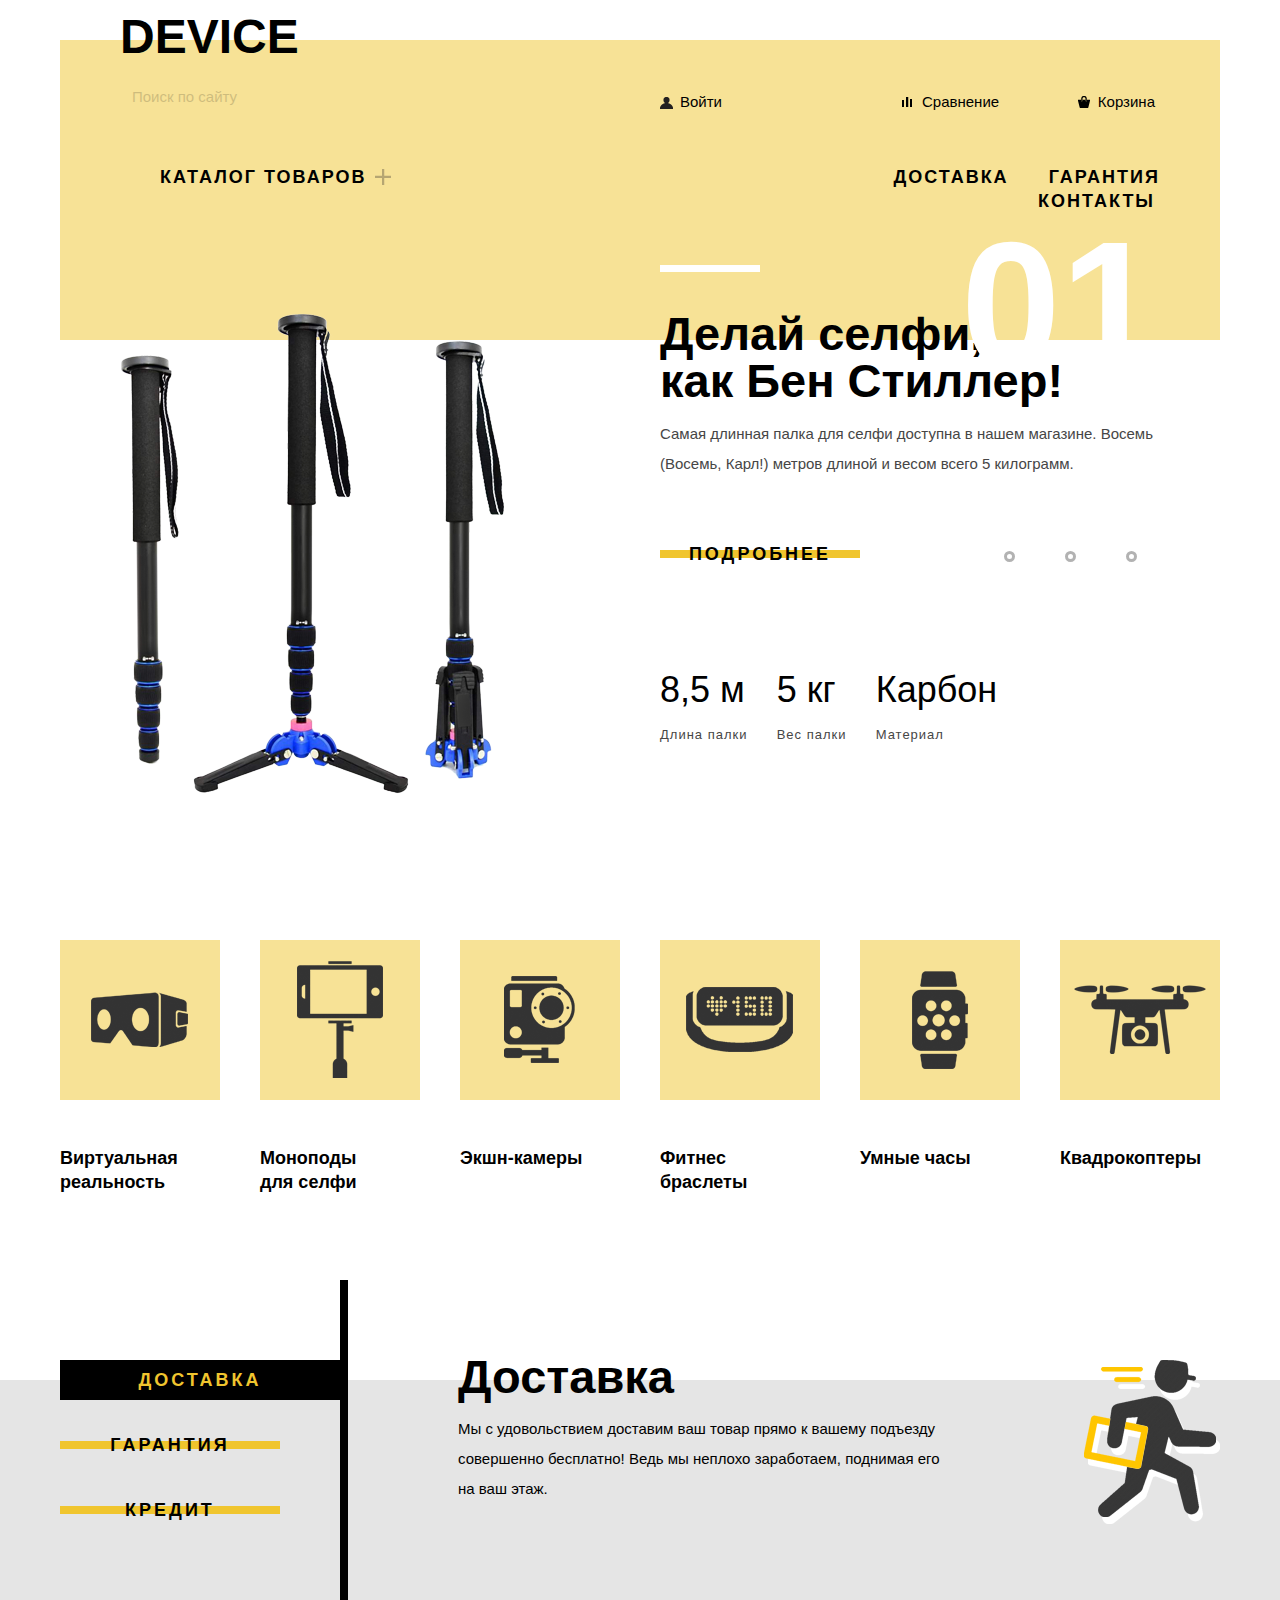
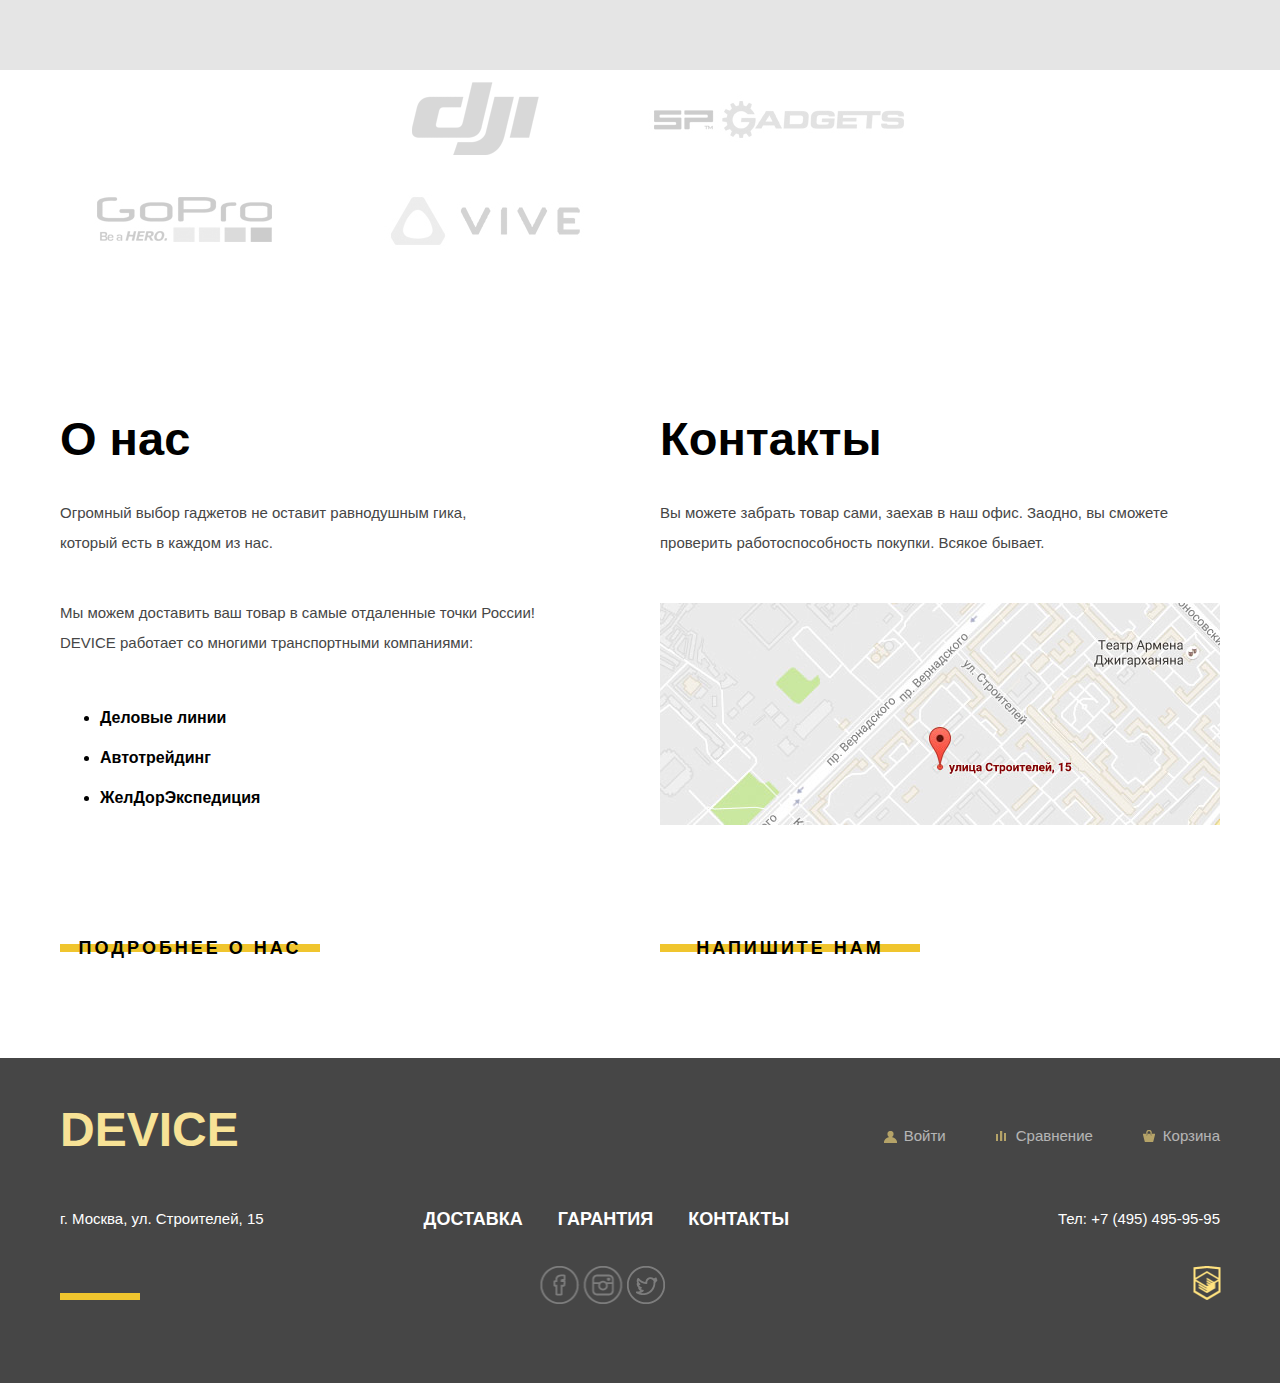
==== index.html @ feea83dc "перед правкой фона каталога" ====
<!DOCTYPE html>
<html lang="ru">
  <head>
    <meta charset="utf-8">
    <title>HTML Academy: Девайс</title>
    <link href="css/normalize.css" rel="stylesheet">
    <link href="css/style.css" rel="stylesheet">
  </head>
  <body>
      
      <header class="main-header">          
          <div class="container">
              <div class="yellow-bg">
              <div class="header-wrapper">
              <h1 class="logo"><a href="#">Device</a></h1>
              <div class="user-block clearfix">
                  <div class="search">
                      <form name="search">                              
                          <input class="search-field" type="search" placeholder="Поиск по сайту">
                          <button class="find-btn" type="submit"  hidden>Найти</button>
                      </form>
                  </div>
                  <ul class="breadcrumbs">
                      <li><a class="login" href="#">Войти</a></li>
                      <li><a class="compare" href="#">Сравнение</a></li>
                      <li><a class="cart" href="#">Корзина</a></li>
                  </ul>
                  </div>
                  <nav class="clearfix">
                      <ul class="catalog-navigation">
                          <li>
                              <a class="catalog" href="#">Каталог товаров</a>
                              <ul class="catalog-drop">
                                  <div class="column-1">
                                      <li><a href="#">Виртуальная реальность</a></li>
                                      <li><a href="#">Моноподы для селфи</a></li>
                                      <li><a href="#">Экшн-камеры</a></li>
                                  </div>
                                  <div class="column-2">
                                      <li><a href="#">Фитнес-браслеты</a></li>
                                      <li><a href="#">Умные часы</a></li>
                                  </div>
                                  <div class="column-3">
                                      <li><a href="#">Квадрокоптеры</a></li>
                                  </div>
                              </ul>
                          </li>
                      </ul>
                      <ul class="main-navigation">
                          <li>
                              <a class="delivery" href="#">Доставка</a>
                          </li>
                          <li>
                              <a class="warranty" href="#">Гарантия</a>
                          </li>
                          <li>
                              <a class="contacts" href="#">Контакты</a>
                          </li>
                      </ul>
                  </nav>              
          </div>
         </div>
        </div>
      </header>
      <main class="container">
          <!--  СЛАЙДЕР  -->
          <div class="slider">
            
            <input type="radio" id="btn-1" name="toggle" checked>
            <input type="radio" id="btn-2" name="toggle">
            <input type="radio" id="btn-3" name="toggle">
            
            <div class="slides">
                
                <div class="slide slide1">
                    <div class="slide-text">
                        <div class="elements">
                            <div class="slide-line"></div>
                            <div class="slide-number">01</div>
                        </div>
                        <div class="slide-title">Делай селфи,<br>как Бен Стиллер!</div>                
                        <p>Самая длинная палка для селфи доступна в нашем магазине. Восемь (Восемь, Карл!) 
                        метров длиной и весом всего 5 килограмм.</p>
                        <div class="slider-controls">
                        <a class="btn" href="#">Подробнее</a>
                        <div class="toggles">
                            <label for="btn-1"></label>
                            <label for="btn-2"></label>
                            <label for="btn-3"></label>
                        </div>
                        </div>
                        <div clas="slide-features">
                            <div class="slide-feature">
                                <p>8,5 м</p>
                                <p>Длина палки</p>
                            </div>
                            <div class="slide-feature">
                                <p>5 кг</p>
                                <p>Вес палки</p>
                            </div>
                            <div class="slide-feature">
                                <p>Карбон</p>
                                <p>Материал</p>
                            </div>
                        </div>
                    </div>
                </div>
                <div class="slide slide2">
                    <div class="slide-text">
                        <div class="elements">
                            <div class="slide-line"></div>
                            <div class="slide-number">02</div>
                        </div>
                        <div class="slide-title">Худеем<br>правильно!</div>                   
                        <p>Мотивирующие фитнес-браслеты помогут найти в себе силы 
                        не пропускать занятия и соблюдать диету.</p>
                        <div class="slider-controls">
                        <a class="btn" href="#">Подробнее</a>
                        <div class="toggles">
                            <label for="btn-1"></label>
                            <label for="btn-2"></label>
                            <label for="btn-3"></label>
                        </div>
                        </div>
                        <div class="slide-features">
                            <div class="slide-feature">
                                <p>48 часов</p>
                                <p>Без подзарядки</p>
                            </div>
                        </div>
                    </div>
                </div>
                <div class="slide slide3">
                    <div class="slide-text">
                        <div class="elements">
                            <div class="slide-line"></div>
                            <div class="slide-number">03</div>
                        </div>
                        <div class="slide-title">Порхает, как бабочка,<br>жалит, как пчела!</div>      
                        <p>Этот обычный, на первый взгляд, квадрокоптер оснащен 
                        мощным лазером, замаскированным под стандартную камеру.</p>
                        <div class="slider-controls">
                        <a class="btn" href="#">Подробнее</a>
                        <div class="toggles">
                            <label for="btn-1"></label>
                            <label for="btn-2"></label>
                            <label for="btn-3"></label>
                        </div>                        
                        </div>
                        <div clas="slide-features">
                            <div class="slide-feature">
                                <p>800 м</p>
                                <p>Дальность полета</p>
                            </div>
                            <div class="slide-feature">
                                <p>40 м</p>
                                <p>Радиус поражения</p>
                            </div>
                        </div>
                    </div>
                </div>              
            </div>
          </div>
          <div class="categories clearfix">
                  <div class="categories-item">
                      <a class="categories-item-icon" href="#"><img src="img/popular-1.png" alt="Виртуальная реальность"></a>
                      <a href="#">Виртуальная<br>реальность</a>
                  </div>
                  <div class="categories-item">
                      <a class="categories-item-icon" href="#"><img src="img/popular-2.png" alt="Моноподы для селфи"></a>
                      <a href="#">Моноподы<br>для селфи</a>
                  </div>
                  <div class="categories-item">
                      <a class="categories-item-icon" href="#"><img src="img/popular-3.png" alt="Экшн-камеры"></a>
                      <a href="#">Экшн-камеры</a>
                  </div>
                  <div class="categories-item">
                      <a class="categories-item-icon" href="#"><img src="img/popular-4.png" alt="Фитнес браслеты"></a>
                      <a href="#">Фитнес<br>браслеты</a>
                  </div>
                  <div class="categories-item">
                      <a class="categories-item-icon" href="#"><img src="img/popular-5.png" alt="Умные часы"></a>
                      <a href="#">Умные часы</a>
                  </div>
                  <div class="categories-item">
                      <a class="categories-item-icon" href="#"><img src="img/popular-6.png" alt="Квадрокоптеры"></a>
                      <a href="#">Квадрокоптеры</a>
                  </div>
              </div>
          </main>
          <div class="gray-bg">
              <div class="services container clearfix">
                  <input type="radio" id="sbtn-1" name="stoggle" class="stoggle" checked>
                  <input type="radio" id="sbtn-2" name="stoggle" class="stoggle">
                  <input type="radio" id="sbtn-3" name="stoggle" class="stoggle">
                  
                  <div class="serv-wrapper">
                      <div class="services-btn">
                          <ul>
                              <li><label for="sbtn-1" class="btn sbtn-1">Доставка</label></li>
                              <li><label for="sbtn-2" class="btn sbtn-2">Гарантия</label></li>
                              <li><label for="sbtn-3" class="btn sbtn-3">Кредит</label></li>
                          </ul>                  
                      </div>
                      <div class="vertical-line"></div>
                      <div class="services-slides">
                          <div class="services-slide" id="services-slide-1">
                              <div class="services-info">
                                  <div class="services-title">Доставка</div>
                                  <p>Мы с удовольствием доставим ваш товар прямо к вашему подъезду совершенно бесплатно! Ведь мы неплохо заработаем, поднимая его на ваш этаж.</p>
                              </div>
                              <div class="services-image">
                                  <img src="img/delivery.png">
                              </div>
                          </div>
                          <div class="services-slide" id="services-slide-2">
                              <div class="services-info">
                                  <div class="services-title">Гарантия</div>
                                  <p>Если из-за возгарания купленного у нас товара у вас сгорит дом — не переживайте, мы выдадим вам новый. Товар, не дом, конечно же.</p>
                              </div>
                              <div class="services-image">
                                  <img src="img/warranty.png">
                              </div>
                          </div>
                          <div class="services-slide" id="services-slide-3">
                              <div class="services-info">
                                  <div class="services-title">Кредит</div>
                                  <p>Залезть в долговую яму стало проще! Кредитные консультанты подберут для вас наиболее выгодные условия кредита. Выгодные для нашего банка, разумеется.</p>
                              </div>
                              <div class="services-image">
                                  <img src="img/credit.png">
                              </div>
                          </div>
                      </div>
                  </div>
              </div>
                 
          </div>          
          <div class="brands-block container clearfix">
              <img class="dji" src="img/brand-1.png" alt="DJI">
              <img class="sp" src="img/brand-2.png" alt="SP Gadgets">
              <img class="gopro" src="img/brand-3.png" alt="Go Pro">
              <img class="vive" src="img/brand-4.png" alt="VIVE">
          </div>
          <div class="index-content container clearfix">
              <div class="index-content-left">
                  <h3 class="index-content-title">О нас</h3>
                  <p>Огромный выбор гаджетов не оставит равнодушным гика,<br>который есть в каждом из нас.</p>
                  <p>Мы можем доставить ваш товар в самые отдаленные точки России!<br>DEVICE работает со многими транспортными компаниями:</p>
                  <ul>
                      <li>Деловые линии</li>
                      <li>Автотрейдинг</li>
                      <li>ЖелДорЭкспедиция</li>
                  </ul>
                  <div class="btn-container"><a class="btn" href="#">Подробнее о нас</a></div>
              </div>
              <div class="index-content-right">
                  <h3>Контакты</h3>
                  <p>Вы можете забрать товар сами, заехав в наш офис. Заодно, вы сможете<br>проверить работоспособность покупки. Всякое бывает.</p>
                  <a class="js-open-map" href="#"><img src="img/map.jpg" width="560" height="222" alt="Адрес на карте"></a>
                  <div class="btn-container"><a class="btn write-us-btn" href="#">Напишите нам</a></div>
              </div>
          </div>
      
      <footer class="main-footer">
          <div class="container clearfix">              
              <div class="footer-top clearfix">
                  <h2 class="footer-logo"><a href="#">Device</a></h2>
                  <ul class="breadcrumbs-footer">
                      <li><a class="login-footer" href="#">Войти</a></li>
                      <li><a class="compare-footer" href="#">Сравнение</a></li>
                      <li><a class="cart-footer" href="#">Корзина</a></li>
                  </ul>
              </div>
              <div class="footer-second clearfix">
                  <span class="address">г. Москва, ул. Строителей, 15</span>
                  <ul class="footer-nav">
                      <li><a href="#">Доставка</a></li>
                      <li><a href="#">Гарантия</a></li>
                      <li><a href="#">Контакты</a></li>
                  </ul>
                  <span class="footer-phone">Тел: +7 (495) 495-95-95</span>
              </div>
              <div class="footer-third clearfix">
                  <div class="line-container">
                  <div class="footer-line">
                  </div>
                  </div>
                  <div class="footer-social">
                      <a class="social-btn social-btn-fb" href="#">Фейсбук</a>
                      <a class="social-btn social-btn-inst" href="#">Инстаграм</a>
                      <a class="social-btn social-btn-twi" href="#">Твиттер</a>
                  </div>
                  <div class="footer-copyright">
                      <a class="copyright icon-copyright" href="https://htmlacademy.ru"></a>
                  </div>         
              </div>
            </div>            
          </footer>
          <div class="modal-content">
              <button class="modal-content-close" type="button" title="Закрыть">Закрыть</button>
              <div class="modal-content-inside">
                  <form class="write-us-form" action="https://echo.htmlacademy.ru" method="post">
                      <div class="write-us-name-wrapper">
                      <label for="write-us-name">Ваше имя</label>
                      <input id="write-us-name" class="write-us-name" type="text" placeholder="Представьтесь, пожалуйста">
                      </div>
                      <div class="write-us-email-wrapper">
                      <label for="write-us-email">Ваш e-mail</label>
                      <input id="write-us-email" class="write-us-email" type="text" placeholder="Для отправки ответа">
                      </div>
                      <div class="write-us-text-wrapper">
                      <label for="write-us-text" class="label-text-area">Текст письма</label>
                      <textarea id="write-us-text" class="write-us-text" placeholder="В свободной форме"></textarea>
                      </div>
                      <button type="submit" class="btn submit-btn">Отправить</button>
                  </form>
              </div>
          </div>
          <div class="modal-content-map">
              <button class="modal-content-close" type="button" title="Закрыть">Закрыть</button>
              <iframe src="https://www.google.com/maps/embed?pb=!1m18!1m12!1m3!1d2249.1125488779976!2d37.52742931603996!3d55.68703098053581!2m3!1f0!2f0!3f0!3m2!1i1024!2i768!4f13.1!3m3!1m2!1s0x46b54cf65f5c8955%3A0x694710ccd55501e!2z0YPQuy4g0KHRgtGA0L7QuNGC0LXQu9C10LksIDE1LCDQnNC-0YHQutCy0LAsIDExOTMxMQ!5e0!3m2!1sru!2sru!4v1472743752335" width="960" height="560" frameborder="0" style="border:0" allowfullscreen></iframe>
          </div>
    <script>
        var writeUs = document.querySelector(".write-us-btn");
        
        var popup = document.querySelector(".modal-content");
        
        var popupClose = document.querySelector(".modal-content-close");
        
        writeUs.addEventListener("click", function(event) {
            event.preventDefault();
            popup.classList.add("modal-content-show");
        });
        
        popupClose.addEventListener("click", function(event){
            event.preventDefault();
            popup.classList.remove("modal-content-show");
        });
        
        
        
        // ОЖИВЛЕНИЕ КАРТЫ
        
       
      var mapOpen = document.querySelector(".js-open-map");

      var mapPopup = document.querySelector(".modal-content-map");
      var mapClose = mapPopup.querySelector(".modal-content-close");

      mapOpen.addEventListener("click", function(event) {
        event.preventDefault();
        mapPopup.classList.add("modal-content-show");
      });

      mapClose.addEventListener("click", function(event) {
        event.preventDefault();
        mapPopup.classList.remove("modal-content-show");
      });

      window.addEventListener("keydown", function(event) {
        if (event.keyCode === 27) {
          if (mapPopup.classList.contains("modal-content-show")) {
            mapPopup.classList.remove("modal-content-show");
          }
        }
      });
    </script>
    </body>
</html>
---- css/style.css ----
.clearfix::after {
  content: "";
  display: table;
  clear: both;
}

body {
    min-width: 1160px;
    font-size: 15px;
    line-height: 24px;
    color: #000000;
    font-weight: normal;
    font-family: "Open Sans", "Arial", sans-serif;
    
}


.sprite {
    background-image: url(spritesheet.png);
    background-repeat: no-repeat;
    display: block;
}

.sprite-icon-cart {
    width: 12px;
    height: 12px;
    background-position: -5px -5px;
}

.sprite-icon-cart-footer {
    width: 12px;
    height: 12px;
    background-position: -5px -27px;
}

.sprite-icon-cart-footer-down {
    width: 12px;
    height: 12px;
    background-position: -5px -49px;
}

.sprite-icon-cart-footer-hvr {
    width: 12px;
    height: 12px;
    background-position: -5px -71px;
}

.sprite-icon-checkbox {
    width: 12px;
    height: 7px;
    background-position: -5px -93px;
}

.sprite-icon-compare {
    width: 10px;
    height: 10px;
    background-position: -5px -110px;
}

.sprite-icon-compare-footer {
    width: 10px;
    height: 10px;
    background-position: -5px -130px;
}

.sprite-icon-compare-footer-down {
    width: 10px;
    height: 10px;
    background-position: -5px -150px;
}

.sprite-icon-compare-footer-hvr {
    width: 10px;
    height: 10px;
    background-position: -5px -170px;
}

.sprite-icon-facebook {
    width: 39px;
    height: 38px;
    background-position: -5px -190px;
}

.sprite-icon-facebook-down {
    width: 39px;
    height: 38px;
    background-position: -5px -238px;
}

.sprite-icon-facebook-hvr {
    width: 39px;
    height: 38px;
    background-position: -5px -286px;
}

.sprite-icon-htmlacademy {
    width: 27px;
    height: 34px;
    background-position: -5px -334px;
}

.sprite-icon-htmlacademy-down {
    width: 27px;
    height: 34px;
    background-position: -5px -378px;
}

.sprite-icon-htmlacademy-hvr {
    width: 27px;
    height: 34px;
    background-position: -5px -422px;
}

.sprite-icon-inst {
    width: 39px;
    height: 38px;
    background-position: -5px -466px;
}

.sprite-icon-inst-down {
    width: 39px;
    height: 38px;
    background-position: -5px -514px;
}

.sprite-icon-inst-hvr {
    width: 39px;
    height: 38px;
    background-position: -5px -562px;
}

.sprite-icon-radiocheck {
    width: 9px;
    height: 9px;
    background-position: -5px -610px;
}

.sprite-icon-search {
    width: 16px;
    height: 16px;
    background-position: -5px -629px;
}

.sprite-icon-twitter {
    width: 38px;
    height: 38px;
    background-position: -5px -655px;
}

.sprite-icon-twitter-down {
    width: 38px;
    height: 38px;
    background-position: -5px -703px;
}

.sprite-icon-twitter-hvr {
    width: 38px;
    height: 38px;
    background-position: -5px -751px;
}

.sprite-icon-user {
    width: 13px;
    height: 12px;
    background-position: -5px -799px;
}

.sprite-icon-user-footer {
    width: 13px;
    height: 12px;
    background-position: -5px -821px;
}

.sprite-icon-user-footer-down {
    width: 13px;
    height: 12px;
    background-position: -5px -843px;
}

.sprite-icon-user-footer-hvr {
    width: 13px;
    height: 12px;
    background-position: -5px -865px;
}

.logo {
    margin-top: 15px;
    margin-bottom: 35px;
    font-family: "Gilroy", "Arial", sans-serif;
    font-size: 48px;
    text-transform: uppercase;
    font-weight: bolder;
}

.logo a {
    font: inherit;
    text-decoration: inherit;
    color: inherit;
}

.logo a:hover {
    color: #464646;
}

.logo a:active {
    color: #666666;
}

h2,
h3  {
    font-family: "Gilroy", "Arial", sans-serif;
    font-size: 47px;    
    font-weight: bolder;    
}

.user-block {
    margin-bottom: 45px;
}

.search {
/*    width: 300px;*/
    float: left;
}


.search-field {
    border: none;
    opacity: 0.3;
    margin-left: 10px;
    background-color: transparent;
}

.search-field:focus {
    outline: none;    
    opacity: 1;
    background-color: transparent;
    width: 355px;
    border-bottom: 2px solid #000000;
    padding-bottom: 5px;
}

.search-field:focus::after {
    
}

.breadcrumbs {
    float: right;
    width: 500px;
    font-size: 0;
    margin: 0;
    padding: 0;
    text-decoration: none;
    list-style: none;
}

.breadcrumbs li {    
    display: inline;
    vertical-align: top;
    font-size: 15px;
    line-height: 36px;
    float: left;
}

.breadcrumbs li:hover {
    opacity: 0.6;
}

.breadcrumbs li:active {
    opacity: 0.3;
}

.breadcrumbs li:nth-child(1) {    
    display: block;
    float: left;
    padding-left: 20px;
}

.breadcrumbs li:nth-child(2) {
    display: block;
    float: left;
    margin-left: 200px;
}

.breadcrumbs li:last-child {
    padding-right: 0;
    display: block;
    float: right;
}

.breadcrumbs li::after {
    padding-right: 20px;
}

.breadcrumbs a {
    text-decoration: none;
    color: #000000;
}

.cart {
    position: relative;
    padding-right: 5px;
}

.cart::before {
    content: "";
    position: absolute;
    top: 50%;
    margin-top: -6px;
    left: -20px;
    width: 12px;
    height: 12px;
    background: transparent url("../img/sprite.png") no-repeat;
    background-position: -5px -5px;
}

.compare {
    position: relative;
    margin-left: 0px;
}

.compare::before {
    content: "";
    position: absolute;
    top: 25%;
    left: -20px;
    width: 10px;
    height: 10px;
    background: transparent url("../img/sprite.png");
    background-position: -5px -110px;
}

.login {
    position: relative;
}

.login::before {
    content: "";
    position: absolute;
    top: 25%;
    left: -20px;
    width: 13px;
    height: 12px;
    background: transparent url("../img/sprite.png");
    background-position: -5px -799px;
}

nav {
    margin-bottom: 60px;
    min-height: 20px;
    width: 1040px;
}

.catalog-navigation {
    position: relative;
    list-style: none;
}

.catalog-drop {
    position: absolute;
    top: -9999em;
    left: 0;
    width: 1040px;
    height: 125px;
    background-color: #f7e296;
    border-top: 30px solid transparent;
    z-index: 1;
    list-style: none;
    opacity: 0;
}

.catalog-navigation:hover .catalog-drop {
    opacity: 1;
    top: 20px;
}

.catalog-drop a {
    font-family: "Open Sans Light", "Open Sans", "Arial", sans-serif;
    font-size: 15px;
    text-decoration: none;
    color: #000000;
    line-height: 36px;
}

.catalog-drop a:hover {
    opacity: 0.6;
}

.catalog-drop a:active {
    opacity: 0.3;
}

.catalog-drop .column-1,
.catalog-drop .column-2,
.catalog-drop .column-3 {
    float: left;
    margin-right: 50px;
}

.main-navigation {
    width: 500px;
    display: block;
    float: right;
    text-align: left;
    font-size: 0;
    margin: 0;
    padding: 0;
    
    text-decoration: none;
    list-style: none; 
    text-align: right;
}

.main-navigation li {
    font-size: 18px;
    font-family: "Gilroy", "Arial", sans-serif;
    font-weight: bold;
    text-transform: uppercase;
    display: inline-block;
    vertical-align: top;
    margin-left: 30px;
}

.main-navigation a {
    text-decoration: none;
    color: #000000;
    letter-spacing: 2px;
}

.main-navigation a:hover {
    opacity: 0.6;
}

.main-navigation a:active {
    opacity: 0.3;
}

.main-navigation li:first-child {
    margin-left: 0;
}

.catalog {
    position: relative;
    float: left;
    
    font-size: 18px;
    font-family: "Gilroy", "Arial", sans-serif;
    font-weight: bold;
    text-transform: uppercase;
    display: inline-block;
    vertical-align: top;
    text-decoration: none;
    color: #000000;
    letter-spacing: 2px;
}

.catalog::after {
    position: absolute;
    content: "";
    top: 15%;
    right: -25px;;
    width: 16px;
    height: 16px;
    background: transparent url(../img/icon-plus.png);
    opacity: 0.3;
}

.catalog:hover {
    opacity: 0.6;
}

.catalog:active {
    opacity: 0.3;
}

.catalog:hover::after {
    opacity: 0.6;
}

.delivery {
    
}

.warranty {
    margin-left: 10px;
}

.contacts {
    padding-right: 5px;
    margin-left: 100px;
}

.main-navigation:first-child {
    display: inline-block;
    float: left;
}

.container {
    width: 1160px;
    margin: 0 auto;
    z-index: 1;
}

.yellow-bg {
    background-color: #f7e296;
    background-size: cover;
    height: 300px;
    margin-top: 40px;
}

.header-wrapper {
    position: relative;
    top: -15px;
    padding-left: 60px;
    padding-right: 60px;
}






/*_______________________________*/

.btn {
    color: #000000;
    display: inline-block;
    font-size: 18px;
    font-weight: bold;
    height: 40px;
    line-height: 40px;
    letter-spacing: 3px;
    text-decoration: none;
    position: relative;
    text-align: center;
    font-family: "Gilroy", "Arial", sans-serif;
    text-transform: uppercase;
    width: 220px;    
}

.btn::before {
    content: "";
    position: absolute;
    left: 0;
    right: 0;
    background-color: #f0c52e;
    top: 16px;
    bottom: 16px;
    transition-duration: 0.25s;
    transition-property: top bottom;
    z-index: -1;
}

.btn:hover::before {
    top: 0;
    bottom: 0;
}

.btn:active {
    color: #686868;
}

.btn-container {
    height: 40px;
}


.index-content .btn {
    width: 260px;
}

/*РАЗМЕТКА СЛАЙДЕРА----------------------------------------------------*/

.slider {
    width: 1040px;
    margin: 0 auto;
    position: relative;
    top: -30px;
}

.elements {
    position: relative;
    
}

.slide-line {
    position: absolute;
    top: -45px;
    left: 0;
    display: inline-block;
    width: 100px;
    height: 7px;
    background-color: #ffffff;
}

.slide-number {
    position: absolute;
    top: -95px;
    right: 0;
    display: inline-block;
    font-size: 179px;
    color: #ffffff;
    font-family: "Gilroy", "Arial", sans-serif;
    font-weight: bold;
    line-height: 179px;
    text-align: right;
    letter-spacing: 0;
}

.slide {
    min-height: 485px;
    background-repeat: no-repeat;
    background-position: 0 0;
    transition: left 0.5s ease;
    z-index: 2000;
}

.slide1 {
    background-image: url("../img/slider-1.png");
}

.slide2 {
    background-image: url("../img/slider-2.png");
}

.slide3 {
    background-image: url("../img/slider-3.png");
}

.slide-text {
    width: 500px;
    float: right;
}

.slide-title {
    font-size: 47px;
    font-family: "Gilroy", "Arial", sans-serif;
    font-weight: bold;
    line-height: 47px;
}

.slide-text p {
    font-size: 15px;
    font-family: "Open Sans", "Arial", sans-serif;
    line-height: 30px;
    color: #464646;
}

.slider input[type="radio"] {
    display: none;
}

.slider-controls {
    position: relative;
    text-align: center;
    width: 500px;
    margin-top: 55px;
}

.slider-controls a {
    width: 200px;
    float: left;
}

.toggles {
    position: absolute;
    right: 0;
    top: 17px;
}

.toggles label {
    display: inline-block;
    vertical-align: top;
    width: 5px;
    height: 5px;
    margin: 0 23px;
    border: 3px solid #000000;
    opacity: 0.3;
    border-radius: 50%;
    cursor: pointer;
}

.toggles label:hover {
    opacity: 0.6;
}

.toggles label:active {
    opacity: 1;
}

#btn-1:checked ~ .slider-controls label[for="btn-1"],
#btn-2:checked ~ .slider-controls label[for="btn-2"],
#btn-3:checked ~ .slider-controls label[for="btn-3"] {
    opacity: 1;
}

.slider-controls {
    position: relative;
    width: 500px;
    height: 40px;
    right: 0;
    top: 40%;
}

.slider-controls a {
    position: absolute;
    left: 0;
}

.slide-feature {
    display: inline-block;
    vertical-align: top;
    margin-top: 65px;
    margin-right: 25px;
}

.slide-feature p:nth-child(1) {
    font-size: 36px;
    font-family: "Gilroy", "Arial", sans-serif;
    color: #000000;
    margin-bottom: 20px;
}

.slide-feature p:nth-child(2) {
    font-size: 13px;
    font-family: "Open Sans", "Arial", sans-serif;
    line-height: 20px;
    letter-spacing: 1px;
    color: #464646;
}

.slide {
    display: none;
}

#btn-1:checked ~ .slides .slide:nth-child(1) {
  display: block;
}

#btn-2:checked ~ .slides .slide:nth-child(2) {
  display: block;
}

#btn-3:checked ~ .slides .slide:nth-child(3) {
  display: block;
}
/*------------------------------------*/

.categories {    
    margin-top: 115px; 
    
}

.categories-item {
    float: left;
    display: block;
    width: 160px;
    height: 160px;
    background-color: #f7e296;
    margin-right: 40px;    
}

.categories-item:hover {
    background-color: #f0c52e;
}

.categories-item img:active {
    opacity: 0.3;
}

.categories-item:last-child {
   margin-right: 0;
}

.categories-item {    
    margin-bottom: 190px;    
}

.categories-item a {
    display: block;
    float: left;
    color: #000000;
    font-size: 18px;
    font-family: "Gilroy", "Arial", sans-serif;
    font-weight: bold;
    
    text-decoration: none;
    
}

.categories-item-icon {
    margin-bottom: 40px;
}


/*ВТОРОЙ СЛАЙДЕР*/

.gray-bg {
    margin-top: 90px;
    background-color: #e5e5e5;
    max-height: 290px;
    z-index: -2;
}

.serv-wrapper {
    position: relative;
    top: -100px;
    z-index: 0;
}

.services {
    margin-bottom: 100px;
}

.services-btn {
    float: left;
    margin-top: 80px;
    width: 280px;
    z-index: 10;
}

.services-btn .btn:active::before {
    width: 280px;
    color: #f0c52e;
    background-color: #000000;
    transition-duration: 0.25s;
    transition-property: top bottom;
}

.vertical-line {
    float: left;
    display: inline-block;
    width: 8px;
    height: 320px;
    background-color: #000000;
}

.services-info {
    float: left;
    margin-top: 80px;
    padding-top: 0;
    margin-left: 110px;
    max-width: 500px;
}

.services-title {
    margin-top: 0;
    margin-top: 5px;
    margin-bottom: 25px;
    font-family: "Gilroy", "Arial", sans-serif;
    font-size: 47px;
    font-weight: bold;
}

.services-info p {
    font-size: 15px;
    font-family: "Open Sans", "Arial", sans-serif;
    line-height: 30px;
    font-weight: lighter;
}

.services-image {
    float: right;
    margin-top: 80px;
    margin-left: 10px;
}


.service-btn .btn {
    background-color: #f0c52e;
}

.serv-btn {
    width: 160px;
}

.serv-btn:hover::before {
    width: 280px;
    color: #f0c52e;
    background-color: #000000;
    transition-duration: 0.25s;
    transition-property: top bottom;
}

#sbtn-1:checked ~ .serv-wrapper .sbtn-1 {
    width: 280px;
    background-color: #000;
    color: #f0c52e;
}

#sbtn-2:checked ~ .serv-wrapper .sbtn-2 {
    width: 280px;
    background-color: #000;
    color: #f0c52e;
}

#sbtn-3:checked ~ .serv-wrapper .sbtn-3 {
    width: 280px;
    background-color: #000;
    color: #f0c52e;
}

.services-btn ul {
    list-style: none;
    padding: 0;
    margin: 0;
}

.services-btn li {
    margin-bottom: 25px;
}

.services-btn a {
    z-index: 0;
}

.services-btn a:hover {
    color: #f0c52e;
}


.services-slide {
    display: none;
}

#sbtn-1:checked ~ .serv-wrapper .services-slide:nth-child(1) {
  display: block;
}

#sbtn-2:checked ~ .serv-wrapper .services-slide:nth-child(2) {
  display: block;
}

#sbtn-3:checked ~ .serv-wrapper .services-slide:nth-child(3) {
  display: block;
}


/*---------------------------------------------*/

.brands-block {
    margin-left: auto;
    margin-right: auto;
    margin-bottom: 110px;
}

.brands-block img {
    float: left;
    display: block;
    margin-right: 40px;
}

.brands-block img:last-child {
    margin-right: 0;
}

.dji:hover {
    background: url("../img/brand-1-hvr.png");
}

.sp:hover {
    background: url("../img/brand-2-hvr.png");
}

.gopro:hover {
    background: url("../img/brand-3-hvr.png");
}

.vive:hover {
    background: url("../img/brand-4-hvr.png");
}

.index-content p {
    font: inherit;
    line-height: 30px;
    color: #464646;
}


.index-content-left ul {
    font-weight: bold;
    font-family: "Gilroy", "Arial", sans-serif;
    font-size: 16px;
    line-height: 40px;    
}

.index-content-left {
    position: relative;
    float: left;
    width: 500px;
    margin-right: 100px;
    min-height: 588px;
}

.index-content-left > p {
    margin-bottom: 40px;
}


.index-content-right {
    position: relative;
    float: right;
    width: 560px;
    min-height: 588px;
}

.index-content-right > p {
    margin-bottom: 45px;
}

.index-content-right img {
    margin-bottom: 80px;
}

.index-content {
    margin-bottom: 90px;
}

.index-content .btn-container {
    position: absolute;
    bottom: 0;    
}

.index-content a {    
    line-height: 40px;
}

.index-content .btn {
    width: 260px;
}

.main-footer {
    height: 325px;
    background-color: #464646;
    margin-top: 75px;
}

.footer-top {
    padding-top: 60px;
    margin-bottom: 25px;
}


.footer-logo {
    float: left;
    width: 160px;
    margin-top: 0;
    font-size: 48px;
}

.footer-logo a {
    color: #f7e296;
    text-decoration: none;
    font-family: "Gilroy", "Arial", sans-serif;
    font-size: 48px;
    text-transform: uppercase;
    font-weight: bolder;
}

.footer-logo a:hover {
    color: #f0c52e;
}

.footer-logo a:active {
    opacity: 0.3;
}

.breadcrumbs-footer {
    float: right;
    max-width: 700px;
    font-size: 0;
    margin: 0;
    padding: 0;
    list-style: none;
}

.breadcrumbs-footer li {
    display: inline-block;
    vertical-align: top;
    font-size: 15px;
    line-height: 36px;
}

.breadcrumbs-footer a {
    color: #ffffff;
    text-decoration: none;
    opacity: 0.6;
}

.breadcrumbs-footer a:hover {
    opacity: 1;
}

.breadcrumbs-footer a:active {
    opacity: 0.3;
}

.cart-footer {
    position: relative;
    margin-left: 70px;
}

.cart-footer::before {
    content: "";
    position: absolute;
    top: 50%;
    margin-top: -6px;
    left: -20px;
    width: 12px;
    height: 12px;
    background: transparent url("../img/sprite.png") no-repeat;
    background-position: -5px -27px;
}

.compare-footer {
    position: relative;
    margin-left: 70px;
}

.compare-footer::before {
    content: "";
    position: absolute;
    top: 25%;
    left: -20px;
    width: 10px;
    height: 10px;
    background: transparent url("../img/sprite.png");
    background-position: -5px -130px;
}

.login-footer {
    position: relative;    
}

.login-footer::before {
    content: "";
    position: absolute;
    top: 25%;
    left: -20px;
    width: 13px;
    height: 12px;
    background: transparent url("../img/sprite.png");
    background-position: -5px -821px;
}

.address {
    float: left;
    display: block;
    margin-right: 160px;
    color: #ffffff;
}

.footer-nav {    
    font-size: 0;
    margin: 0;
    padding: 0;
    text-decoration: none;
    list-style: none;
}
.footer-nav li {
    float: left;
    font-size: 18px;
    margin-right: 35px;
}

.footer-nav li:last-child {
    margin-right: 0;
}

.footer-nav a {
    color: #ffffff;
    text-transform: uppercase;
    font-weight: bold;
    font-family: "Gilroy", "Arial", sans-serif;
    text-decoration: none;
}

.footer-nav a:hover {
    opacity: 0.6;
}

.footer-nav a:active {
    opacity: 0.3;
}

.footer-phone {
    float: right;
    color: #ffffff;
}

.footer-social {
    float: left;
}

.social-btn {
    display: inline-block;
    vertical-align: top;
    position: relative;
    font-size: 0;
    text-align: center;
    text-decoration: none;
    width: 39px;
    height: 38px;
    
}

.social-btn::before {
    content: "";
    position: absolute;
    top: 50%;
    left: 50%;
    transform: translate(-50%, -50%);
    background: url("../img/sprite.png");
}

.social-btn-fb::before {
    width: 39px;
    height: 38px;
    background-position: -5px -190px;
}

.social-btn-fb:hover::before {
    width: 39px;
    height: 38px;
    background-position: -5px -286px;
}

.social-btn-fb:active::before {
    width: 39px;
    height: 38px;
    background-position: -5px -286px;
    opacity: 0.1;
}

.social-btn-inst::before {
    width: 39px;
    height: 38px;
    background-position: -5px -466px;
}

.social-btn-inst:hover::before {
    width: 39px;
    height: 38px;
    background-position: -5px -562px;
}

.social-btn-inst:active::before {
    width: 39px;
    height: 38px;
    background-position: -5px -562px;
    opacity: 0.1;
}

.social-btn-twi::before {
    width: 38px;
    height: 38px;
    background-position: -5px -655px;
}

.social-btn-twi:hover::before {
    width: 38px;
    height: 38px;
    background-position: -5px -751px;
}

.social-btn-twi:active::before {
    width: 38px;
    height: 38px;
    background-position: -5px -751px;
    opacity: 0.1;
}

.footer-copyright {
    float: right;
}

.copyright {
    display: inline-block;
    vertical-align: top;
    position: relative;
    font-size: 0;
    text-align: center;
    text-decoration: none;
    width: 27px;
    height: 34px;
}

.copyright::before {
    content: "";
    position: absolute;
    top: 50%;
    left: 50%;
    transform: translate(-50%, -50%);
    background: url("../img/sprite.png");
}

.icon-copyright::before {
    width: 27px;
    height: 34px;
    background-position: -5px -334px;
}

.icon-copyright:hover::before {
    width: 27px;
    height: 34px;
    background-position: -5px -422px;
}

.icon-copyright:active::before {
    width: 27px;
    height: 34px;
    background-position: -5px -422px;
    opacity: 0.3;
}

.footer-third {
    position: relative;
    margin-top: 35px;
    margin-bottom: 60px;
}

.footer-line {
    margin-top: 27px;
    width: 80px;
	height: 7px;
	background: #f0c52e;
    float: left;
    margin-right: 400px;
}

.line-container {
    position: relative;
    height: 34px;
    float: left;
}

/* CATALOG.HTML */

/*
.body-catalog {
    background: linear-gradient(to left, #ffffff 70%, #efefef 30%);
    background-position: top center;
    background-size: auto, 1000px;
}
*/

.path {
    display: block;
    margin-bottom: 50px;
    list-style: none;
    padding-left: 0;
}

.path li {
    display: inline-block;
    position: relative;
}

.path li::after {
    content: "";
    position: absolute;
    top: 15px;
    right: 17px;
    width: 4px;
    height: 7px;
    background: url("../img/icon-path.png") no-repeat;    
}

.path li:last-child::after {
    background: none;
}

.path a {
    text-decoration: none;
    margin-right: 40px;
    color: #000000;
    font-size: 14px;
    line-height: 36px;
    opacity: 0.3;
}

.path a:hover {
    opacity: 0.6;
}

.path a:active {
    opacity: 0.1;
}

.filters-top-bg {
    background-color: rgba(0, 0, 0, 0.08);
}

.catalog-wrapper {
    background: linear-gradient(to left, #ffffff 70%, #efefef 30%);
    z-index: -10;
    
}

.filters-word {
    float: left;
    width: 200px;
    height: 70px;
}

.filters-word span{
    line-height: 70px;
    font-family: "Gilroy", "Arial", sans-serif;
    font-size: 16px;
    font-weight: bold;
    text-transform: uppercase;
    letter-spacing: 3px;
}

.search-results-top {
    width: 760px;
    height: 70px;
    line-height: 70px;
    float: right;
}

.search-results-top span {
    line-height: 70px;
    font-family: "Gilroy", "Arial", sans-serif;
    font-size: 16px;
    font-weight: bold;
    text-transform: uppercase;
    letter-spacing: 3px;
    
}

.search-results-top a {
    text-transform: none;
    color: #000000;
    font-size: 14px;
    font-weight: normal;
    letter-spacing: 0;
    padding: 0 25px;
    text-decoration: none;
    opacity: 0.3;
}

.search-results-top a:first-child {
    padding-left: 50px;
}

.search-results-top a:hover {
    opacity: 0.6;
}

.search-results-top a:active {
    opacity: 1;
}

.sort-buttons {
    float: right;
}

.sort-buttons a {
    padding: 0;
}

.sort-buttons a:first-child {
    padding-left: 0;
}

.sort-buttons a:last-child {
    margin-left: 10px;
}

.filters {
    position: relative;
    float: left;
    width: 200px;
}

.filters legend {
    font-size: 18px;
    font-weight: bold;
    font-family: "Gilroy", "Arial", sans-serif;
    color: #000000;
    margin-bottom: 25px;
}


.price-range {
    width: 200px;
    margin-bottom: 10px;
    padding: 0;
}

.range-controls {
    position: relative;
    margin-bottom: 10px;
}

.range-controls .scale {
    height: 2px;
    background-color: #dbdbdb;
}

.range-controls .bar {
    height: 2px;
    width: 70%;
    background-color: #91c92f;
}

.range-controls .toggle {
    position: absolute;
    top: -7px;
    left: 0;
    width: 14px;
    height: 14px;
    border: 2px solid #000000;
    border-radius: 50%;
    background-color: #eeeeee;
    cursor: pointer;
}

.range-controls .toggle-min {
  left: 0;
}

.range-controls .toggle-max {
  left: 130px;
}

.price-controls {
    opacity: 0.2;
}

.price-controls input {
    border: none;
    background-color: transparent;
    width: 70px;
}

input[type="checkbox"] {
    display: none;
}

input[type="checkbox"] + label {
    display: block;
    line-height: 20px;
    padding-left: 45px;
    position: relative;
    cursor: pointer;
}

input[type="checkbox"] + label::before {
    content: "";
    display: block;
    width: 23px;
    height: 23px;
    border: none;
    background-color: #e5e5e5;
    position: absolute;
    top: 0;
    left: 0;
}

input[type="checkbox"]:checked + label::after {
    content: "";
    width: 12px;
    height: 7px;
    position: absolute;
    top: 8px;
    left: 6px;
    background: url("../img/sprite.png") no-repeat;
    background-position: -5px -93px;
}

input[type="radio"] {
    display: none;
}

input[type="radio"] + label {
    display: block;
    margin: 10px 0;
    line-height: 20px;
    padding-left: 45px;
    position: relative;
    cursor: pointer;
}

input[type="radio"] + label::before {
    content: "";
    display: block;
    width: 23px;
    height: 23px;
    border: 1px solid #c6c6c6;
    border-radius: 20px;
    position: absolute;
    top: 0;
    left: 0;
}

input[type="radio"]:checked + label::after {
    content: "";
    position: absolute;
    top: 8px;
    left: 8px;
    width: 9px;
    height: 9px;
    background: url("../img/sprite.png") no-repeat;
    background-position: -5px -610px;
}

.filters {
    margin-top: 70px;
    border-top: 2px solid #000000;
}

.filters fieldset {
    border: none;
    border-bottom: 2px solid #000000;
    margin-bottom: 12px;
    padding: 0;
}

.filters legend:first-child {
    padding-top: 25px;
}

fieldset label:last-child {
    margin-bottom: 40px;
    border-bottom: none;
}

.bluetooth {
    border: none;
}

.submit-btn {
    border: none;
    width: 200px;
    background-color: transparent;
    cursor: pointer;
    z-index: 1;
}

.search-results {
    float: right;
    width: 760px;
}


.catalog-item {
    display: inline-block;
    position: relative;
    margin-top: 70px;
}

.item-actions {
    position: absolute;
    top: 0;
    left: 0;
    width: 360px;
    height: 380px;
    text-align: center;
    color: black;
    opacity: 0;
}

.catalog-item:hover .item-actions {
    cursor: pointer;
    opacity: 1;
    background-color: rgba(255, 255, 255, 0.6);
}

.item-actions a {
    display: block;
    width: 200px;
    top: 160px;
    left: 90px;
    z-index: 2;
}

.item-btn {
    width: 200px;
    opacity: 2;
}

.item-btn::before {
    content: "";
    position: absolute;
    left: 0;
    right: 0;
    background-color: #f0c52e;
    top: 16px;
    bottom: 16px;
    transition-duration: 0.25s;
    transition-property: top bottom;
    z-index: -1;
}

.to-compare {
    display: block;
    font-size: 13px;
    color: #000000;
    opacity: 1;
    font-family: "Open Sans", sans-serif;
    text-decoration: none;
    line-height: 36px;
    margin-top: 160px;
    margin-left: 90px;
}


.item-image {
    overflow: hidden;
    width: 360px;
    height: 380px;
}

.new-item::before {
    content: "";
    position: absolute;
    top: 30px;
    right: 30px;
    width: 60px;
    height: 61px;
    background: url("../img/icon-new.png") no-repeat;
    z-index: 1;
    opacity: 0.1;
}

.catalog-item:nth-child(odd) {
    margin-right: 36px;
}

.item-info {
    
}

.catalog-item-title {
    width: 180px;
    font-weight: bold;
    font-family: "Gilroy", "Arial", sans-serif;
    font-size: 18px;
    display: block;
    float: left;
}

.catalog-item-price {
    font-size: 16px;
    display: block;
    float: right;
}

.page-nav {
    margin-top: 55px;
    width: 760px;
    height: 70px;
    background-color: #ebebeb;
    display: flex;
    z-index: 0;
}

.page-nav-btn {    
    line-height: 70px;
    text-transform: uppercase;
    text-decoration: none;
    font-family: "Gilroy", "Arial", sans-serif;
    font-weight: bold;
    font-size: 16px;
    color: #000000;
    letter-spacing: 2px;
}

.page-prev {
    width: 130px; 
    text-align: center;
    position: relative;    
}

.page-prev:hover::before {
    content: "";
    position: absolute;
    top: 0;
    left: 0;
    width: 130px;
    height: 70px;
    background-color: #000000;
    opacity: 0.08;
}

.page-prev:active {
    opacity: 0.3;
}

.page-next {
    width: 130px;
    text-align: center;
    position: relative;
}

.page-next:hover::before {
    content: "";
    position: absolute;
    top: 0;
    left: 0;
    width: 130px;
    height: 70px;
    background-color: #000000;
    opacity: 0.08;
}

.page-next:active {
    opacity: 0.3;
}



.page-number-wrapper {    
    width: 500px;
    display: inline-flex;
    flex-wrap: nowrap;
    justify-content: center;    
}

.page-number {    
    width: 40px;
    text-align: center;
    opacity: 0.3;    
}

.page-number:hover {
    display: table-cell;
    text-align: center;
    opacity: 0.6;
}

.page-number:active {
    display: table-cell;
    text-align: center;
    opacity: 1;
}

.page-nav .active {
    display: table-cell;
    text-align: center;
    opacity: 1;
}


/*popup - write us/map */
.modal-content-map {
  position: fixed;
  top: 50%;
  left: 50%;

  display: none;
  width: 960px;
  height: 560px;
  margin-top: -280px;
  margin-left: -480px;

  background: #e9e5dc url("../img/map-big.jpg");
  border: 7px solid white;
  box-shadow: 0 30px 50px rgba(0, 0, 0, 0.7);
}

.modal-content {
    display: none;
    position: absolute;
    top: 240%;
    left: 50%;
    margin-left: -480px;
    width: 960px;
    height: 555px;
    background-color: #ffffff;
    color: #000000;
    box-shadow: 0 10px 20px rgba(0,0,0,0.2),
                -20px 5px 40px rgba(0,0,0,0.075),
                20px 5px 40px rgba(0,0,0,0.075);
}

.modal-content-show {
    display: block;
}

.modal-content-inside {
    position: relative;
    width: 760px;
    height: 361px;
    margin-top: 97px;
    margin-left: 100px;
}

.modal-content-close {
    position: absolute;
    top: 22px;
    right: 22px;
    width: 55px;
    height: 55px;
    background-color: #f7e296;
    font-size: 0;
    border: 0;
    border-radius: 50%;
    outline: 0;
    cursor: pointer;
}

.modal-content-close:before,
.modal-content-close:after {
    content: "";
    position: absolute;
    top: 27px;
    left: 13px;
    width: 30px;
    height: 2px;
    background-color: #ffffff;
}

.modal-content-close:before {
    transform: rotate(45deg);
}

.modal-content-close:after {
    transform: rotate(-45deg);
}

.write-us-name-wrapper,
.write-us-email-wrapper {
    display: inline-block;
}



.write-us-form label {
    display: block;
    margin-bottom: 10px;
    font-family: "Gilroy", "Arial", sans-serif;
    font-size: 18px;
    font-weight: bold;
    line-height: 18px;
}

.write-us-form input {
    width: 360px;
    height: 50px;
    padding: 2px;
    padding-left: 18px;
    box-sizing: border-box;
    border: 0;
    outline: 0;
    background-color: #f2f2f2;
}

.write-us-name {
    margin-right: 36px;
    
}

.label-text-area {
    margin-top: 38px;
}

.write-us-form textarea {
    width: 760px;
    height: 155px;
    padding: 2px;
    padding-left: 18px;
    margin-bottom: 50px;
    border: 0;
    outline: 0;
    background-color: #f2f2f2;
    box-sizing: border-box;
    resize: none;
}

.write-us-submit {
    width: 200px;
    border: 0;
    outline: 0;
    background-color: transparent;
    cursor: pointer;
}

.write-us-submit::before {
    content: "";
    position: absolute;
    left: 0;
    right: 0;
    background-color: #f0c52e;
    top: 16px;
    bottom: 16px;
    transition-duration: 0.25s;
    transition-property: top bottom;
    z-index: -1;
}
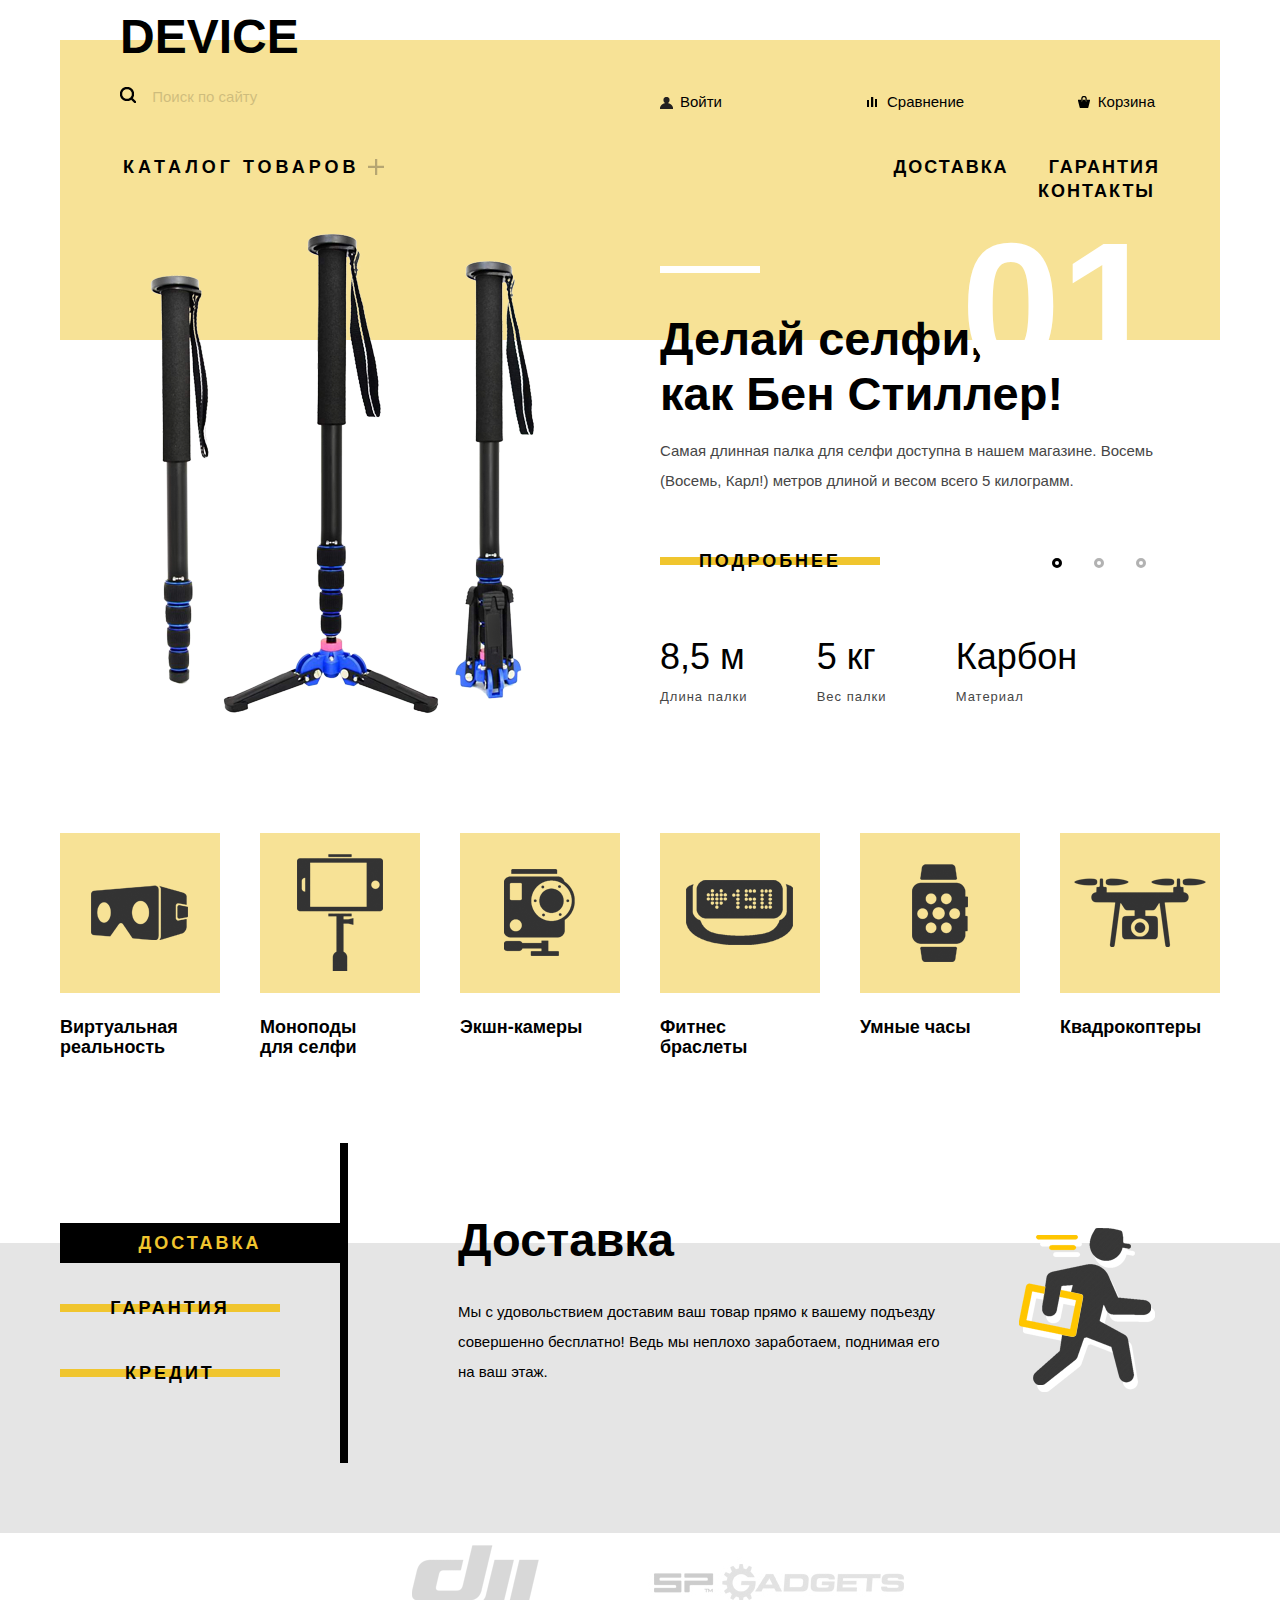
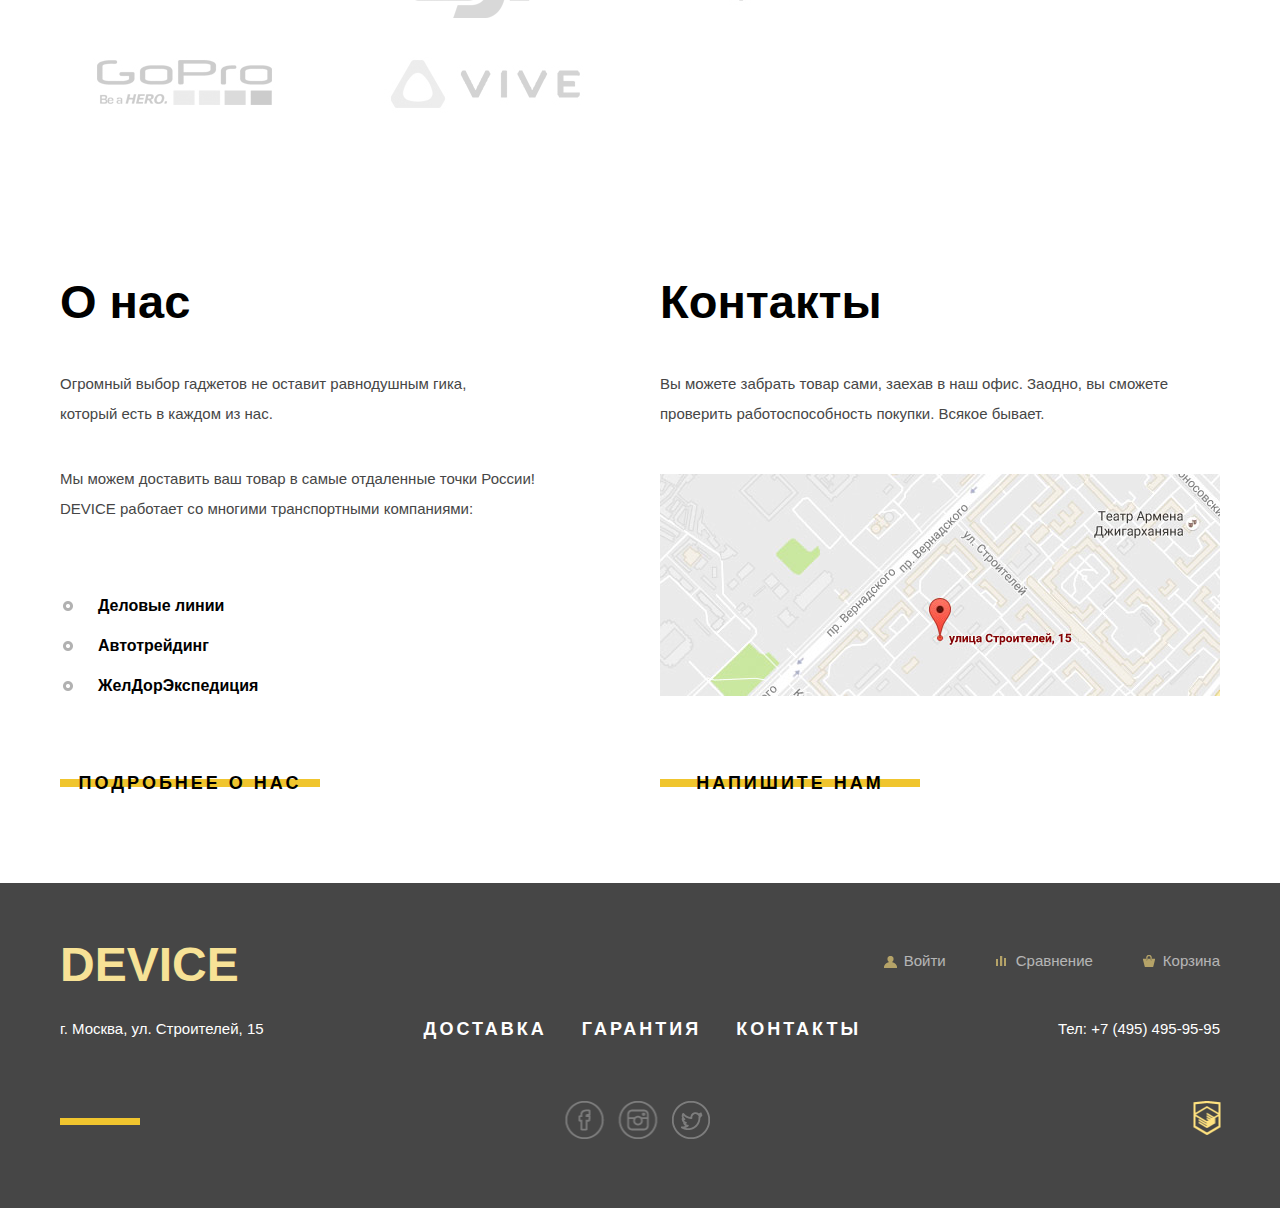
==== commit 5757707a: "главная на проверку" ====
--- a/index.html
+++ b/index.html
@@ -15,9 +15,10 @@
               <h1 class="logo"><a href="#">Device</a></h1>
               <div class="user-block clearfix">
                   <div class="search">
-                      <form name="search">                              
-                          <input class="search-field" type="search" placeholder="Поиск по сайту">
-                          <button class="find-btn" type="submit"  hidden>Найти</button>
+                      <form name="search" class="search-form">
+                          <label for="search"><img src="img/icon-search.png" alt="Поиск"></label>
+                          <input id="search" class="search-field" type="search" placeholder="Поиск по сайту">
+                          <button class="search-btn" type="submit">Найти</button>
                       </form>
                   </div>
                   <ul class="breadcrumbs">
@@ -28,21 +29,23 @@
                   </div>
                   <nav class="clearfix">
                       <ul class="catalog-navigation">
-                          <li>
-                              <a class="catalog" href="#">Каталог товаров</a>
-                              <ul class="catalog-drop">
-                                  <div class="column-1">
-                                      <li><a href="#">Виртуальная реальность</a></li>
-                                      <li><a href="#">Моноподы для селфи</a></li>
-                                      <li><a href="#">Экшн-камеры</a></li>
-                                  </div>
-                                  <div class="column-2">
-                                      <li><a href="#">Фитнес-браслеты</a></li>
-                                      <li><a href="#">Умные часы</a></li>
-                                  </div>
-                                  <div class="column-3">
+                          <li><a class="catalog" href="#">Каталог товаров</a></li>
+                              <li><ul class="catalog-drop">
+                                  <li><ul class="column-1">
+                                          <li><a href="#">Виртуальная реальность</a></li>
+                                          <li><a href="#">Моноподы для селфи</a></li>
+                                          <li><a href="#">Экшн-камеры</a></li>
+                                      </ul>
+                                  </li>
+                                  <li><ul class="column-2">
+                                          <li><a href="#">Фитнес-браслеты</a></li>
+                                          <li><a href="#">Умные часы</a></li>
+                                      </ul>
+                                  </li>
+                                  <li><ul class="column-3">
                                       <li><a href="#">Квадрокоптеры</a></li>
-                                  </div>
+                                      </ul>
+                                  </li>
                               </ul>
                           </li>
                       </ul>
@@ -73,6 +76,9 @@
             <div class="slides">
                 
                 <div class="slide slide1">
+                    <div class="slider-image">
+                        <img src="img/slider-1.png" alt="селфи-палка">
+                    </div>
                     <div class="slide-text">
                         <div class="elements">
                             <div class="slide-line"></div>
@@ -82,14 +88,14 @@
                         <p>Самая длинная палка для селфи доступна в нашем магазине. Восемь (Восемь, Карл!) 
                         метров длиной и весом всего 5 килограмм.</p>
                         <div class="slider-controls">
-                        <a class="btn" href="#">Подробнее</a>
+                        <a class="btn slider-btn" href="#">Подробнее</a>
                         <div class="toggles">
-                            <label for="btn-1"></label>
+                            <label for="btn-1" class="slide1-checked"></label>
                             <label for="btn-2"></label>
                             <label for="btn-3"></label>
                         </div>
                         </div>
-                        <div clas="slide-features">
+                        <div class="slide-features">
                             <div class="slide-feature">
                                 <p>8,5 м</p>
                                 <p>Длина палки</p>
@@ -106,6 +112,9 @@
                     </div>
                 </div>
                 <div class="slide slide2">
+                    <div class="slider-image">
+                        <img src="img/slider-2.png" alt="селфи-палка">
+                    </div>
                     <div class="slide-text">
                         <div class="elements">
                             <div class="slide-line"></div>
@@ -115,10 +124,10 @@
                         <p>Мотивирующие фитнес-браслеты помогут найти в себе силы 
                         не пропускать занятия и соблюдать диету.</p>
                         <div class="slider-controls">
-                        <a class="btn" href="#">Подробнее</a>
+                        <a class="btn slider-btn" href="#">Подробнее</a>
                         <div class="toggles">
                             <label for="btn-1"></label>
-                            <label for="btn-2"></label>
+                            <label for="btn-2" class="slide2-checked"></label>
                             <label for="btn-3"></label>
                         </div>
                         </div>
@@ -131,6 +140,9 @@
                     </div>
                 </div>
                 <div class="slide slide3">
+                    <div class="slider-image slider-image-3">
+                        <img src="img/slider-3.png" alt="селфи-палка">
+                    </div>
                     <div class="slide-text">
                         <div class="elements">
                             <div class="slide-line"></div>
@@ -140,14 +152,14 @@
                         <p>Этот обычный, на первый взгляд, квадрокоптер оснащен 
                         мощным лазером, замаскированным под стандартную камеру.</p>
                         <div class="slider-controls">
-                        <a class="btn" href="#">Подробнее</a>
+                        <a class="btn slider-btn" href="#">Подробнее</a>
                         <div class="toggles">
                             <label for="btn-1"></label>
                             <label for="btn-2"></label>
-                            <label for="btn-3"></label>
+                            <label for="btn-3" class="slide3-checked"></label>
                         </div>                        
                         </div>
-                        <div clas="slide-features">
+                        <div class="slide-features">
                             <div class="slide-feature">
                                 <p>800 м</p>
                                 <p>Дальность полета</p>
@@ -210,7 +222,7 @@
                                   <p>Мы с удовольствием доставим ваш товар прямо к вашему подъезду совершенно бесплатно! Ведь мы неплохо заработаем, поднимая его на ваш этаж.</p>
                               </div>
                               <div class="services-image">
-                                  <img src="img/delivery.png">
+                                  <img src="img/delivery.png" alt="Доставка">
                               </div>
                           </div>
                           <div class="services-slide" id="services-slide-2">
@@ -219,7 +231,7 @@
                                   <p>Если из-за возгарания купленного у нас товара у вас сгорит дом — не переживайте, мы выдадим вам новый. Товар, не дом, конечно же.</p>
                               </div>
                               <div class="services-image">
-                                  <img src="img/warranty.png">
+                                  <img src="img/warranty.png" alt="Гарантия">
                               </div>
                           </div>
                           <div class="services-slide" id="services-slide-3">
@@ -228,7 +240,7 @@
                                   <p>Залезть в долговую яму стало проще! Кредитные консультанты подберут для вас наиболее выгодные условия кредита. Выгодные для нашего банка, разумеется.</p>
                               </div>
                               <div class="services-image">
-                                  <img src="img/credit.png">
+                                  <img src="img/credit.png" alt="credit">
                               </div>
                           </div>
                       </div>
@@ -319,7 +331,7 @@
           </div>
           <div class="modal-content-map">
               <button class="modal-content-close" type="button" title="Закрыть">Закрыть</button>
-              <iframe src="https://www.google.com/maps/embed?pb=!1m18!1m12!1m3!1d2249.1125488779976!2d37.52742931603996!3d55.68703098053581!2m3!1f0!2f0!3f0!3m2!1i1024!2i768!4f13.1!3m3!1m2!1s0x46b54cf65f5c8955%3A0x694710ccd55501e!2z0YPQuy4g0KHRgtGA0L7QuNGC0LXQu9C10LksIDE1LCDQnNC-0YHQutCy0LAsIDExOTMxMQ!5e0!3m2!1sru!2sru!4v1472743752335" width="960" height="560" frameborder="0" style="border:0" allowfullscreen></iframe>
+              <iframe src="https://www.google.com/maps/embed?pb=!1m18!1m12!1m3!1d2249.1125488779976!2d37.52742931603996!3d55.68703098053581!2m3!1f0!2f0!3f0!3m2!1i1024!2i768!4f13.1!3m3!1m2!1s0x46b54cf65f5c8955%3A0x694710ccd55501e!2z0YPQuy4g0KHRgtGA0L7QuNGC0LXQu9C10LksIDE1LCDQnNC-0YHQutCy0LAsIDExOTMxMQ!5e0!3m2!1sru!2sru!4v1472743752335" width="960" height="560" style="border:0" allowfullscreen></iframe>
           </div>
     <script>
         var writeUs = document.querySelector(".write-us-btn");
--- a/css/style.css
+++ b/css/style.css
@@ -214,16 +214,22 @@
 }
 
 .user-block {
-    margin-bottom: 45px;
+    margin-bottom: 35px;
 }
 
 .search {
-/*    width: 300px;*/
-    float: left;
-}
-
+    position: relative;
+    width: 500px;
+    float: left;
+}
+
+.search-form > label {
+    cursor: pointer;
+    vertical-align: middle;
+}
 
 .search-field {
+    width: 440px;
     border: none;
     opacity: 0.3;
     margin-left: 10px;
@@ -239,8 +245,33 @@
     padding-bottom: 5px;
 }
 
-.search-field:focus::after {
-    
+.search-btn {
+    display: none;
+    position: absolute;
+    top: -18px;
+    left: 355px;
+    width: 85px;
+    height: 50px;
+    color: #000000;
+    border: 2px solid #000000;
+    outline: none;
+    background-color: transparent;
+    cursor: pointer;
+}
+
+.search-btn:hover {
+    color: #ffffff;
+    background-color: #000000;
+    cursor: pointer;
+}
+
+.search-btn:active {
+    color: #747474;
+}
+
+.search-field:focus ~ .search-btn {
+    display: inline;
+/*    left: 355px;*/
 }
 
 .breadcrumbs {
@@ -278,7 +309,7 @@
 .breadcrumbs li:nth-child(2) {
     display: block;
     float: left;
-    margin-left: 200px;
+    margin-left: 165px;
 }
 
 .breadcrumbs li:last-child {
@@ -345,7 +376,6 @@
 }
 
 nav {
-    margin-bottom: 60px;
     min-height: 20px;
     width: 1040px;
 }
@@ -353,10 +383,12 @@
 .catalog-navigation {
     position: relative;
     list-style: none;
+    padding-left: 3px;
 }
 
 .catalog-drop {
     position: absolute;
+    padding-left: 3px;
     top: -9999em;
     left: 0;
     width: 1040px;
@@ -394,6 +426,8 @@
 .catalog-drop .column-3 {
     float: left;
     margin-right: 50px;
+    list-style: none;
+    padding-left: 0;
 }
 
 .main-navigation {
@@ -450,7 +484,7 @@
     vertical-align: top;
     text-decoration: none;
     color: #000000;
-    letter-spacing: 2px;
+    letter-spacing: 4px;
 }
 
 .catalog::after {
@@ -477,16 +511,18 @@
 }
 
 .delivery {
-    
+    letter-spacing: 4px;
 }
 
 .warranty {
     margin-left: 10px;
+    letter-spacing: 4px;
 }
 
 .contacts {
     padding-right: 5px;
     margin-left: 100px;
+    letter-spacing: 4px;
 }
 
 .main-navigation:first-child {
@@ -505,6 +541,7 @@
     background-size: cover;
     height: 300px;
     margin-top: 40px;
+    z-index: -10;
 }
 
 .header-wrapper {
@@ -513,13 +550,6 @@
     padding-left: 60px;
     padding-right: 60px;
 }
-
-
-
-
-
-
-/*_______________________________*/
 
 .btn {
     color: #000000;
@@ -574,7 +604,8 @@
     width: 1040px;
     margin: 0 auto;
     position: relative;
-    top: -30px;
+    top: -35px;
+    bottom: 0;
 }
 
 .elements {
@@ -610,23 +641,25 @@
     min-height: 485px;
     background-repeat: no-repeat;
     background-position: 0 0;
-    transition: left 0.5s ease;
     z-index: 2000;
 }
 
-.slide1 {
-    background-image: url("../img/slider-1.png");
-}
-
-.slide2 {
-    background-image: url("../img/slider-2.png");
-}
-
-.slide3 {
-    background-image: url("../img/slider-3.png");
+.slider-image {
+    display: inline-block;
+    vertical-align: top;
+    position: relative;
+    top: -75px;
+    left: 30px;
+}
+
+.slider-image-3 {
+    top: -25px;
+    left: 1px;
 }
 
 .slide-text {
+    position: relative;
+    top: 6px;
     width: 500px;
     float: right;
 }
@@ -635,7 +668,7 @@
     font-size: 47px;
     font-family: "Gilroy", "Arial", sans-serif;
     font-weight: bold;
-    line-height: 47px;
+    line-height: 55px;
 }
 
 .slide-text p {
@@ -653,12 +686,13 @@
     position: relative;
     text-align: center;
     width: 500px;
-    margin-top: 55px;
+    margin-top: 45px;
 }
 
 .slider-controls a {
-    width: 200px;
-    float: left;
+    width: 220px;
+    float: left;
+    letter-spacing: 3px;
 }
 
 .toggles {
@@ -670,9 +704,9 @@
 .toggles label {
     display: inline-block;
     vertical-align: top;
-    width: 5px;
-    height: 5px;
-    margin: 0 23px;
+    width: 4px;
+    height: 4px;
+    margin: 0 14px;
     border: 3px solid #000000;
     opacity: 0.3;
     border-radius: 50%;
@@ -687,9 +721,15 @@
     opacity: 1;
 }
 
-#btn-1:checked ~ .slider-controls label[for="btn-1"],
-#btn-2:checked ~ .slider-controls label[for="btn-2"],
-#btn-3:checked ~ .slider-controls label[for="btn-3"] {
+.slider-controls .slide1-checked {
+    opacity: 1;
+}
+
+.slider-controls .slide2-checked {
+    opacity: 1;
+}
+
+.slider-controls .slide3-checked {
     opacity: 1;
 }
 
@@ -709,15 +749,15 @@
 .slide-feature {
     display: inline-block;
     vertical-align: top;
-    margin-top: 65px;
-    margin-right: 25px;
+    margin-top: 25px;
+    margin-right: 65px;
 }
 
 .slide-feature p:nth-child(1) {
     font-size: 36px;
     font-family: "Gilroy", "Arial", sans-serif;
     color: #000000;
-    margin-bottom: 20px;
+    margin-bottom: 15px;
 }
 
 .slide-feature p:nth-child(2) {
@@ -746,7 +786,7 @@
 /*------------------------------------*/
 
 .categories {    
-    margin-top: 115px; 
+/*    margin-top: 30px; */
     
 }
 
@@ -772,17 +812,18 @@
 }
 
 .categories-item {    
-    margin-bottom: 190px;    
+    margin-bottom: 160px;    
 }
 
 .categories-item a {
     display: block;
+    margin-bottom: 20px;
     float: left;
     color: #000000;
     font-size: 18px;
+    line-height: 20px;
     font-family: "Gilroy", "Arial", sans-serif;
     font-weight: bold;
-    
     text-decoration: none;
     
 }
@@ -808,7 +849,7 @@
 }
 
 .services {
-    margin-bottom: 100px;
+    margin-bottom: 90px;
 }
 
 .services-btn {
@@ -843,9 +884,8 @@
 }
 
 .services-title {
-    margin-top: 0;
     margin-top: 5px;
-    margin-bottom: 25px;
+    margin-bottom: 45px;
     font-family: "Gilroy", "Arial", sans-serif;
     font-size: 47px;
     font-weight: bold;
@@ -860,8 +900,8 @@
 
 .services-image {
     float: right;
-    margin-top: 80px;
-    margin-left: 10px;
+    margin-top: 85px;
+    margin-right: 65px;
 }
 
 
@@ -969,6 +1009,10 @@
     background: url("../img/brand-4-hvr.png");
 }
 
+.index-content h3 {
+    margin-bottom: 55px;
+}
+
 .index-content p {
     font: inherit;
     line-height: 30px;
@@ -977,10 +1021,17 @@
 
 
 .index-content-left ul {
+    margin-top: 62px;
     font-weight: bold;
     font-family: "Gilroy", "Arial", sans-serif;
     font-size: 16px;
-    line-height: 40px;    
+    line-height: 40px;
+    padding-left: 20px;
+    list-style-image: url("../img/icon-ul.png");
+}
+
+.index-content-left li {
+    padding-left: 18px;
 }
 
 .index-content-left {
@@ -988,11 +1039,11 @@
     float: left;
     width: 500px;
     margin-right: 100px;
-    min-height: 588px;
+    min-height: 560px;
 }
 
 .index-content-left > p {
-    margin-bottom: 40px;
+    margin-bottom: 35px;
 }
 
 
@@ -1000,7 +1051,7 @@
     position: relative;
     float: right;
     width: 560px;
-    min-height: 588px;
+    min-height: 560px;
 }
 
 .index-content-right > p {
@@ -1011,9 +1062,11 @@
     margin-bottom: 80px;
 }
 
+/*
 .index-content {
     margin-bottom: 90px;
 }
+*/
 
 .index-content .btn-container {
     position: absolute;
@@ -1022,6 +1075,7 @@
 
 .index-content a {    
     line-height: 40px;
+    letter-spacing: 3px;
 }
 
 .index-content .btn {
@@ -1031,19 +1085,23 @@
 .main-footer {
     height: 325px;
     background-color: #464646;
-    margin-top: 75px;
+    margin-top: 80px;
+}
+
+.main-footer-catalog {
+    margin-top: 0;
 }
 
 .footer-top {
     padding-top: 60px;
-    margin-bottom: 25px;
+    margin-bottom: 0;
 }
 
 
 .footer-logo {
     float: left;
     width: 160px;
-    margin-top: 0;
+    margin-top: 10px;
     font-size: 48px;
 }
 
@@ -1160,6 +1218,7 @@
     float: left;
     font-size: 18px;
     margin-right: 35px;
+    letter-spacing: 3px;
 }
 
 .footer-nav li:last-child {
@@ -1187,13 +1246,20 @@
     color: #ffffff;
 }
 
+.footer-second {
+    margin-bottom: 50px;
+}
+
 .footer-social {
     float: left;
+    padding-left: 25px;
 }
 
 .social-btn {
     display: inline-block;
-    vertical-align: top;
+    vertical-align: bottom;
+    margin-right: 10px;
+    margin-top: 10px;
     position: relative;
     font-size: 0;
     text-align: center;
@@ -1271,11 +1337,12 @@
 
 .footer-copyright {
     float: right;
+    margin-top: 10px;
 }
 
 .copyright {
     display: inline-block;
-    vertical-align: top;
+    vertical-align: bottom;
     position: relative;
     font-size: 0;
     text-align: center;
@@ -1393,7 +1460,7 @@
 .catalog-wrapper {
     background: linear-gradient(to left, #ffffff 70%, #efefef 30%);
     z-index: -10;
-    
+    padding-bottom: 74px;
 }
 
 .filters-word {
@@ -1516,6 +1583,11 @@
     cursor: pointer;
 }
 
+.range-controls .toggle:active {
+    border-color: #ffffff;
+    background-color: #91c92f;
+}
+
 .range-controls .toggle-min {
   left: 0;
 }
@@ -1631,6 +1703,7 @@
 }
 
 .submit-btn {
+    margin-top: 45px;
     border: none;
     width: 200px;
     background-color: transparent;
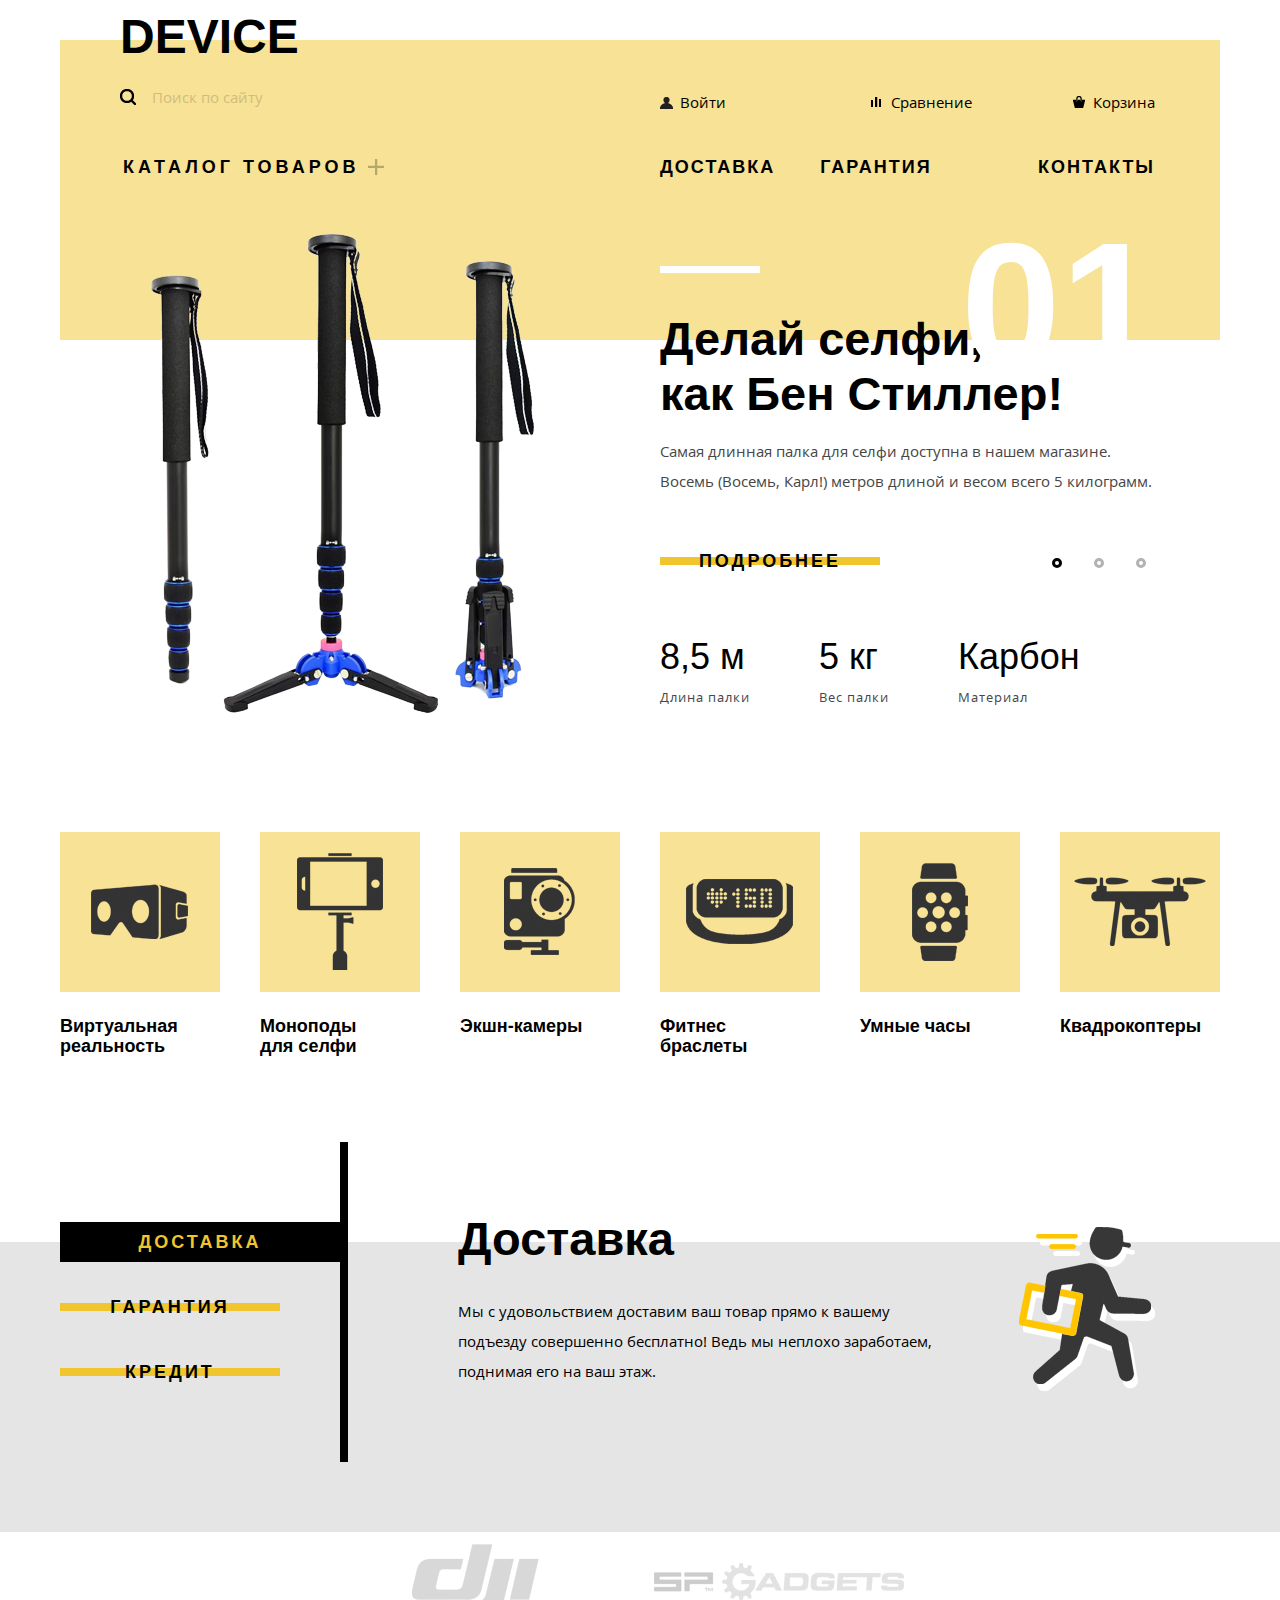
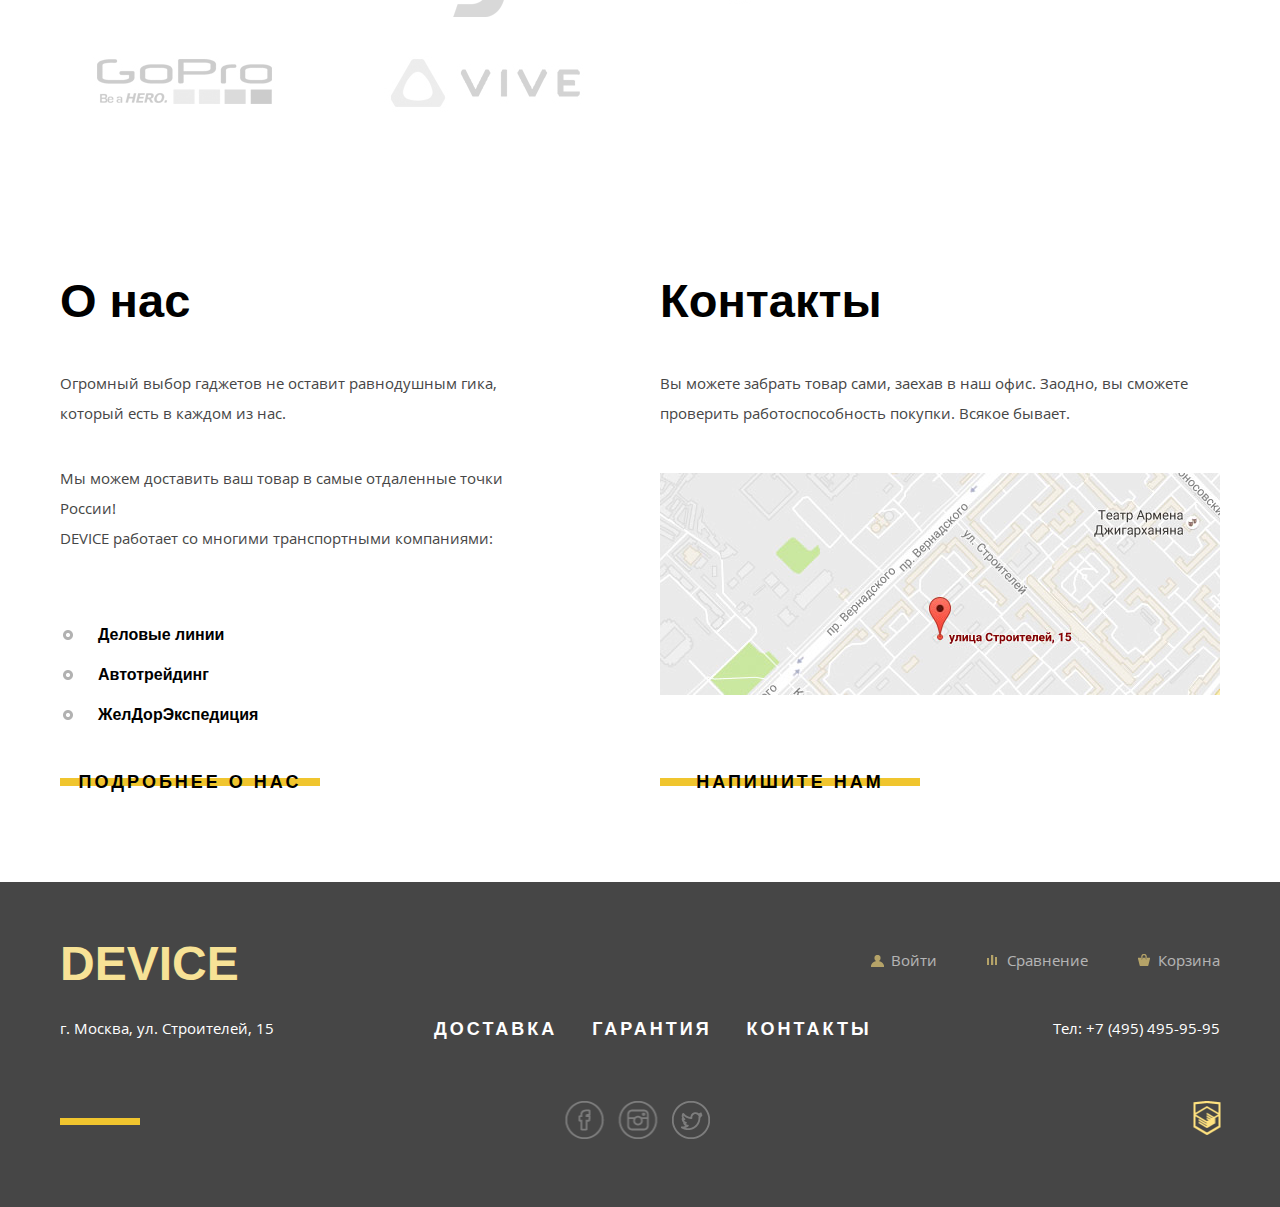
==== commit 96fdd2f3: "пункты меню + фон каталога" ====
--- a/index.html
+++ b/index.html
@@ -1,382 +1,382 @@
 <!DOCTYPE html>
 <html lang="ru">
-  <head>
-    <meta charset="utf-8">
-    <title>HTML Academy: Девайс</title>
-    <link href="css/normalize.css" rel="stylesheet">
-    <link href="css/style.css" rel="stylesheet">
-  </head>
-  <body>
-      
-      <header class="main-header">          
-          <div class="container">
-              <div class="yellow-bg">
-              <div class="header-wrapper">
-              <h1 class="logo"><a href="#">Device</a></h1>
-              <div class="user-block clearfix">
-                  <div class="search">
-                      <form name="search" class="search-form">
-                          <label for="search"><img src="img/icon-search.png" alt="Поиск"></label>
-                          <input id="search" class="search-field" type="search" placeholder="Поиск по сайту">
-                          <button class="search-btn" type="submit">Найти</button>
-                      </form>
-                  </div>
-                  <ul class="breadcrumbs">
-                      <li><a class="login" href="#">Войти</a></li>
-                      <li><a class="compare" href="#">Сравнение</a></li>
-                      <li><a class="cart" href="#">Корзина</a></li>
-                  </ul>
-                  </div>
-                  <nav class="clearfix">
-                      <ul class="catalog-navigation">
-                          <li><a class="catalog" href="#">Каталог товаров</a></li>
-                              <li><ul class="catalog-drop">
-                                  <li><ul class="column-1">
-                                          <li><a href="#">Виртуальная реальность</a></li>
-                                          <li><a href="#">Моноподы для селфи</a></li>
-                                          <li><a href="#">Экшн-камеры</a></li>
-                                      </ul>
-                                  </li>
-                                  <li><ul class="column-2">
-                                          <li><a href="#">Фитнес-браслеты</a></li>
-                                          <li><a href="#">Умные часы</a></li>
-                                      </ul>
-                                  </li>
-                                  <li><ul class="column-3">
-                                      <li><a href="#">Квадрокоптеры</a></li>
-                                      </ul>
-                                  </li>
-                              </ul>
-                          </li>
-                      </ul>
-                      <ul class="main-navigation">
-                          <li>
-                              <a class="delivery" href="#">Доставка</a>
-                          </li>
-                          <li>
-                              <a class="warranty" href="#">Гарантия</a>
-                          </li>
-                          <li>
-                              <a class="contacts" href="#">Контакты</a>
-                          </li>
-                      </ul>
-                  </nav>              
-          </div>
-         </div>
-        </div>
-      </header>
-      <main class="container">
-          <!--  СЛАЙДЕР  -->
-          <div class="slider">
-            
-            <input type="radio" id="btn-1" name="toggle" checked>
-            <input type="radio" id="btn-2" name="toggle">
-            <input type="radio" id="btn-3" name="toggle">
-            
-            <div class="slides">
-                
-                <div class="slide slide1">
-                    <div class="slider-image">
-                        <img src="img/slider-1.png" alt="селфи-палка">
-                    </div>
-                    <div class="slide-text">
-                        <div class="elements">
-                            <div class="slide-line"></div>
-                            <div class="slide-number">01</div>
-                        </div>
-                        <div class="slide-title">Делай селфи,<br>как Бен Стиллер!</div>                
-                        <p>Самая длинная палка для селфи доступна в нашем магазине. Восемь (Восемь, Карл!) 
-                        метров длиной и весом всего 5 килограмм.</p>
-                        <div class="slider-controls">
-                        <a class="btn slider-btn" href="#">Подробнее</a>
-                        <div class="toggles">
-                            <label for="btn-1" class="slide1-checked"></label>
-                            <label for="btn-2"></label>
-                            <label for="btn-3"></label>
-                        </div>
-                        </div>
-                        <div class="slide-features">
-                            <div class="slide-feature">
-                                <p>8,5 м</p>
-                                <p>Длина палки</p>
-                            </div>
-                            <div class="slide-feature">
-                                <p>5 кг</p>
-                                <p>Вес палки</p>
-                            </div>
-                            <div class="slide-feature">
-                                <p>Карбон</p>
-                                <p>Материал</p>
-                            </div>
-                        </div>
-                    </div>
-                </div>
-                <div class="slide slide2">
-                    <div class="slider-image">
-                        <img src="img/slider-2.png" alt="селфи-палка">
-                    </div>
-                    <div class="slide-text">
-                        <div class="elements">
-                            <div class="slide-line"></div>
-                            <div class="slide-number">02</div>
-                        </div>
-                        <div class="slide-title">Худеем<br>правильно!</div>                   
-                        <p>Мотивирующие фитнес-браслеты помогут найти в себе силы 
-                        не пропускать занятия и соблюдать диету.</p>
-                        <div class="slider-controls">
-                        <a class="btn slider-btn" href="#">Подробнее</a>
-                        <div class="toggles">
-                            <label for="btn-1"></label>
-                            <label for="btn-2" class="slide2-checked"></label>
-                            <label for="btn-3"></label>
-                        </div>
-                        </div>
-                        <div class="slide-features">
-                            <div class="slide-feature">
-                                <p>48 часов</p>
-                                <p>Без подзарядки</p>
-                            </div>
-                        </div>
-                    </div>
-                </div>
-                <div class="slide slide3">
-                    <div class="slider-image slider-image-3">
-                        <img src="img/slider-3.png" alt="селфи-палка">
-                    </div>
-                    <div class="slide-text">
-                        <div class="elements">
-                            <div class="slide-line"></div>
-                            <div class="slide-number">03</div>
-                        </div>
-                        <div class="slide-title">Порхает, как бабочка,<br>жалит, как пчела!</div>      
-                        <p>Этот обычный, на первый взгляд, квадрокоптер оснащен 
-                        мощным лазером, замаскированным под стандартную камеру.</p>
-                        <div class="slider-controls">
-                        <a class="btn slider-btn" href="#">Подробнее</a>
-                        <div class="toggles">
-                            <label for="btn-1"></label>
-                            <label for="btn-2"></label>
-                            <label for="btn-3" class="slide3-checked"></label>
-                        </div>                        
-                        </div>
-                        <div class="slide-features">
-                            <div class="slide-feature">
-                                <p>800 м</p>
-                                <p>Дальность полета</p>
-                            </div>
-                            <div class="slide-feature">
-                                <p>40 м</p>
-                                <p>Радиус поражения</p>
-                            </div>
-                        </div>
-                    </div>
-                </div>              
-            </div>
-          </div>
-          <div class="categories clearfix">
-                  <div class="categories-item">
-                      <a class="categories-item-icon" href="#"><img src="img/popular-1.png" alt="Виртуальная реальность"></a>
-                      <a href="#">Виртуальная<br>реальность</a>
-                  </div>
-                  <div class="categories-item">
-                      <a class="categories-item-icon" href="#"><img src="img/popular-2.png" alt="Моноподы для селфи"></a>
-                      <a href="#">Моноподы<br>для селфи</a>
-                  </div>
-                  <div class="categories-item">
-                      <a class="categories-item-icon" href="#"><img src="img/popular-3.png" alt="Экшн-камеры"></a>
-                      <a href="#">Экшн-камеры</a>
-                  </div>
-                  <div class="categories-item">
-                      <a class="categories-item-icon" href="#"><img src="img/popular-4.png" alt="Фитнес браслеты"></a>
-                      <a href="#">Фитнес<br>браслеты</a>
-                  </div>
-                  <div class="categories-item">
-                      <a class="categories-item-icon" href="#"><img src="img/popular-5.png" alt="Умные часы"></a>
-                      <a href="#">Умные часы</a>
-                  </div>
-                  <div class="categories-item">
-                      <a class="categories-item-icon" href="#"><img src="img/popular-6.png" alt="Квадрокоптеры"></a>
-                      <a href="#">Квадрокоптеры</a>
-                  </div>
-              </div>
-          </main>
-          <div class="gray-bg">
-              <div class="services container clearfix">
-                  <input type="radio" id="sbtn-1" name="stoggle" class="stoggle" checked>
-                  <input type="radio" id="sbtn-2" name="stoggle" class="stoggle">
-                  <input type="radio" id="sbtn-3" name="stoggle" class="stoggle">
-                  
-                  <div class="serv-wrapper">
-                      <div class="services-btn">
-                          <ul>
-                              <li><label for="sbtn-1" class="btn sbtn-1">Доставка</label></li>
-                              <li><label for="sbtn-2" class="btn sbtn-2">Гарантия</label></li>
-                              <li><label for="sbtn-3" class="btn sbtn-3">Кредит</label></li>
-                          </ul>                  
-                      </div>
-                      <div class="vertical-line"></div>
-                      <div class="services-slides">
-                          <div class="services-slide" id="services-slide-1">
-                              <div class="services-info">
-                                  <div class="services-title">Доставка</div>
-                                  <p>Мы с удовольствием доставим ваш товар прямо к вашему подъезду совершенно бесплатно! Ведь мы неплохо заработаем, поднимая его на ваш этаж.</p>
-                              </div>
-                              <div class="services-image">
-                                  <img src="img/delivery.png" alt="Доставка">
-                              </div>
-                          </div>
-                          <div class="services-slide" id="services-slide-2">
-                              <div class="services-info">
-                                  <div class="services-title">Гарантия</div>
-                                  <p>Если из-за возгарания купленного у нас товара у вас сгорит дом — не переживайте, мы выдадим вам новый. Товар, не дом, конечно же.</p>
-                              </div>
-                              <div class="services-image">
-                                  <img src="img/warranty.png" alt="Гарантия">
-                              </div>
-                          </div>
-                          <div class="services-slide" id="services-slide-3">
-                              <div class="services-info">
-                                  <div class="services-title">Кредит</div>
-                                  <p>Залезть в долговую яму стало проще! Кредитные консультанты подберут для вас наиболее выгодные условия кредита. Выгодные для нашего банка, разумеется.</p>
-                              </div>
-                              <div class="services-image">
-                                  <img src="img/credit.png" alt="credit">
-                              </div>
-                          </div>
-                      </div>
-                  </div>
-              </div>
-                 
-          </div>          
-          <div class="brands-block container clearfix">
-              <img class="dji" src="img/brand-1.png" alt="DJI">
-              <img class="sp" src="img/brand-2.png" alt="SP Gadgets">
-              <img class="gopro" src="img/brand-3.png" alt="Go Pro">
-              <img class="vive" src="img/brand-4.png" alt="VIVE">
-          </div>
-          <div class="index-content container clearfix">
-              <div class="index-content-left">
-                  <h3 class="index-content-title">О нас</h3>
-                  <p>Огромный выбор гаджетов не оставит равнодушным гика,<br>который есть в каждом из нас.</p>
-                  <p>Мы можем доставить ваш товар в самые отдаленные точки России!<br>DEVICE работает со многими транспортными компаниями:</p>
-                  <ul>
-                      <li>Деловые линии</li>
-                      <li>Автотрейдинг</li>
-                      <li>ЖелДорЭкспедиция</li>
-                  </ul>
-                  <div class="btn-container"><a class="btn" href="#">Подробнее о нас</a></div>
-              </div>
-              <div class="index-content-right">
-                  <h3>Контакты</h3>
-                  <p>Вы можете забрать товар сами, заехав в наш офис. Заодно, вы сможете<br>проверить работоспособность покупки. Всякое бывает.</p>
-                  <a class="js-open-map" href="#"><img src="img/map.jpg" width="560" height="222" alt="Адрес на карте"></a>
-                  <div class="btn-container"><a class="btn write-us-btn" href="#">Напишите нам</a></div>
-              </div>
-          </div>
-      
-      <footer class="main-footer">
-          <div class="container clearfix">              
-              <div class="footer-top clearfix">
-                  <h2 class="footer-logo"><a href="#">Device</a></h2>
-                  <ul class="breadcrumbs-footer">
-                      <li><a class="login-footer" href="#">Войти</a></li>
-                      <li><a class="compare-footer" href="#">Сравнение</a></li>
-                      <li><a class="cart-footer" href="#">Корзина</a></li>
-                  </ul>
-              </div>
-              <div class="footer-second clearfix">
-                  <span class="address">г. Москва, ул. Строителей, 15</span>
-                  <ul class="footer-nav">
-                      <li><a href="#">Доставка</a></li>
-                      <li><a href="#">Гарантия</a></li>
-                      <li><a href="#">Контакты</a></li>
-                  </ul>
-                  <span class="footer-phone">Тел: +7 (495) 495-95-95</span>
-              </div>
-              <div class="footer-third clearfix">
-                  <div class="line-container">
-                  <div class="footer-line">
-                  </div>
-                  </div>
-                  <div class="footer-social">
-                      <a class="social-btn social-btn-fb" href="#">Фейсбук</a>
-                      <a class="social-btn social-btn-inst" href="#">Инстаграм</a>
-                      <a class="social-btn social-btn-twi" href="#">Твиттер</a>
-                  </div>
-                  <div class="footer-copyright">
-                      <a class="copyright icon-copyright" href="https://htmlacademy.ru"></a>
-                  </div>         
-              </div>
-            </div>            
-          </footer>
-          <div class="modal-content">
-              <button class="modal-content-close" type="button" title="Закрыть">Закрыть</button>
-              <div class="modal-content-inside">
-                  <form class="write-us-form" action="https://echo.htmlacademy.ru" method="post">
-                      <div class="write-us-name-wrapper">
-                      <label for="write-us-name">Ваше имя</label>
-                      <input id="write-us-name" class="write-us-name" type="text" placeholder="Представьтесь, пожалуйста">
-                      </div>
-                      <div class="write-us-email-wrapper">
-                      <label for="write-us-email">Ваш e-mail</label>
-                      <input id="write-us-email" class="write-us-email" type="text" placeholder="Для отправки ответа">
-                      </div>
-                      <div class="write-us-text-wrapper">
-                      <label for="write-us-text" class="label-text-area">Текст письма</label>
-                      <textarea id="write-us-text" class="write-us-text" placeholder="В свободной форме"></textarea>
-                      </div>
-                      <button type="submit" class="btn submit-btn">Отправить</button>
-                  </form>
-              </div>
-          </div>
-          <div class="modal-content-map">
-              <button class="modal-content-close" type="button" title="Закрыть">Закрыть</button>
-              <iframe src="https://www.google.com/maps/embed?pb=!1m18!1m12!1m3!1d2249.1125488779976!2d37.52742931603996!3d55.68703098053581!2m3!1f0!2f0!3f0!3m2!1i1024!2i768!4f13.1!3m3!1m2!1s0x46b54cf65f5c8955%3A0x694710ccd55501e!2z0YPQuy4g0KHRgtGA0L7QuNGC0LXQu9C10LksIDE1LCDQnNC-0YHQutCy0LAsIDExOTMxMQ!5e0!3m2!1sru!2sru!4v1472743752335" width="960" height="560" style="border:0" allowfullscreen></iframe>
-          </div>
-    <script>
-        var writeUs = document.querySelector(".write-us-btn");
-        
-        var popup = document.querySelector(".modal-content");
-        
-        var popupClose = document.querySelector(".modal-content-close");
-        
-        writeUs.addEventListener("click", function(event) {
-            event.preventDefault();
-            popup.classList.add("modal-content-show");
-        });
-        
-        popupClose.addEventListener("click", function(event){
-            event.preventDefault();
-            popup.classList.remove("modal-content-show");
-        });
-        
-        
-        
-        // ОЖИВЛЕНИЕ КАРТЫ
-        
-       
-      var mapOpen = document.querySelector(".js-open-map");
-
-      var mapPopup = document.querySelector(".modal-content-map");
-      var mapClose = mapPopup.querySelector(".modal-content-close");
-
-      mapOpen.addEventListener("click", function(event) {
-        event.preventDefault();
-        mapPopup.classList.add("modal-content-show");
-      });
-
-      mapClose.addEventListener("click", function(event) {
-        event.preventDefault();
-        mapPopup.classList.remove("modal-content-show");
-      });
-
-      window.addEventListener("keydown", function(event) {
-        if (event.keyCode === 27) {
-          if (mapPopup.classList.contains("modal-content-show")) {
-            mapPopup.classList.remove("modal-content-show");
-          }
-        }
-      });
-    </script>
-    </body>
-</html>
+	<head>
+		<meta charset="utf-8">
+		<title>HTML Academy: Девайс</title>
+		<link href="css/normalize.css" rel="stylesheet">
+		<link href="css/style.css" rel="stylesheet">
+	</head>
+	<body>
+		<header class="main-header">
+			<div class="container">
+				<div class="yellow-bg">
+					<div class="header-wrapper">
+						<h1 class="logo"><a href="#">Device</a></h1>
+						<div class="user-block clearfix">
+							<div class="search">
+								<form name="search" class="search-form">
+									<label for="search"><img src="img/icon-search.png" alt="Поиск"></label>
+									<input id="search" class="search-field" type="search" placeholder="Поиск по сайту">
+									<button class="search-btn" type="submit">Найти</button>
+								</form>
+							</div>
+							<ul class="breadcrumbs">
+								<li><a class="login" href="#">Войти</a></li>
+								<li><a class="compare" href="#">Сравнение</a></li>
+								<li><a class="cart" href="#">Корзина</a></li>
+							</ul>
+						</div>
+						<nav class="clearfix">
+							<ul class="catalog-navigation">
+								<li><a class="catalog" href="#">Каталог товаров</a></li>
+								<li>
+									<ul class="catalog-drop">
+										<li>
+											<ul class="column-1">
+												<li><a href="#">Виртуальная реальность</a></li>
+												<li><a href="#">Моноподы для селфи</a></li>
+												<li><a href="#">Экшн-камеры</a></li>
+											</ul>
+										</li>
+										<li>
+											<ul class="column-2">
+												<li><a href="#">Фитнес-браслеты</a></li>
+												<li><a href="#">Умные часы</a></li>
+											</ul>
+										</li>
+										<li>
+											<ul class="column-3">
+												<li><a href="#">Квадрокоптеры</a></li>
+											</ul>
+										</li>
+									</ul>
+								</li>
+							</ul>
+							<ul class="main-navigation">
+								<li class="delivery-li">
+									<a class="delivery" href="#">Доставка</a>
+								</li>
+								<li class="warranty-li">
+									<a class="warranty" href="#">Гарантия</a>
+								</li>
+								<li class="contacts-li">
+									<a class="contacts" href="#">Контакты</a>
+								</li>
+							</ul>
+						</nav>
+					</div>
+				</div>
+			</div>
+		</header>
+		<main class="container">
+			<!--  СЛАЙДЕР  -->
+			<div class="slider">
+				<input type="radio" id="btn-1" name="toggle" checked>
+				<input type="radio" id="btn-2" name="toggle">
+				<input type="radio" id="btn-3" name="toggle">
+				<div class="slides">
+					<div class="slide slide1">
+						<div class="slider-image">
+							<img src="img/slider-1.png" alt="селфи-палка">
+						</div>
+						<div class="slide-text">
+							<div class="elements">
+								<div class="slide-line"></div>
+								<div class="slide-number">01</div>
+							</div>
+							<div class="slide-title">Делай селфи,<br>как Бен Стиллер!</div>
+							<p>Самая длинная палка для селфи доступна в нашем магазине. Восемь (Восемь, Карл!) 
+								метров длиной и весом всего 5 килограмм.
+							</p>
+							<div class="slider-controls">
+								<a class="btn slider-btn" href="#">Подробнее</a>
+								<div class="toggles">
+									<label for="btn-1" class="slide1-checked"></label>
+									<label for="btn-2"></label>
+									<label for="btn-3"></label>
+								</div>
+							</div>
+							<div class="slide-features">
+								<div class="slide-feature">
+									<p>8,5 м</p>
+									<p>Длина палки</p>
+								</div>
+								<div class="slide-feature">
+									<p>5 кг</p>
+									<p>Вес палки</p>
+								</div>
+								<div class="slide-feature">
+									<p>Карбон</p>
+									<p>Материал</p>
+								</div>
+							</div>
+						</div>
+					</div>
+					<div class="slide slide2">
+						<div class="slider-image">
+							<img src="img/slider-2.png" alt="селфи-палка">
+						</div>
+						<div class="slide-text">
+							<div class="elements">
+								<div class="slide-line"></div>
+								<div class="slide-number">02</div>
+							</div>
+							<div class="slide-title">Худеем<br>правильно!</div>
+							<p>Мотивирующие фитнес-браслеты помогут найти в себе силы 
+								не пропускать занятия и соблюдать диету.
+							</p>
+							<div class="slider-controls">
+								<a class="btn slider-btn" href="#">Подробнее</a>
+								<div class="toggles">
+									<label for="btn-1"></label>
+									<label for="btn-2" class="slide2-checked"></label>
+									<label for="btn-3"></label>
+								</div>
+							</div>
+							<div class="slide-features">
+								<div class="slide-feature">
+									<p>48 часов</p>
+									<p>Без подзарядки</p>
+								</div>
+							</div>
+						</div>
+					</div>
+					<div class="slide slide3">
+						<div class="slider-image slider-image-3">
+							<img src="img/slider-3.png" alt="селфи-палка">
+						</div>
+						<div class="slide-text">
+							<div class="elements">
+								<div class="slide-line"></div>
+								<div class="slide-number">03</div>
+							</div>
+							<div class="slide-title">Порхает, как бабочка,<br>жалит, как пчела!</div>
+							<p>Этот обычный, на первый взгляд, квадрокоптер оснащен 
+								мощным лазером, замаскированным под стандартную камеру.
+							</p>
+							<div class="slider-controls">
+								<a class="btn slider-btn" href="#">Подробнее</a>
+								<div class="toggles">
+									<label for="btn-1"></label>
+									<label for="btn-2"></label>
+									<label for="btn-3" class="slide3-checked"></label>
+								</div>
+							</div>
+							<div class="slide-features">
+								<div class="slide-feature">
+									<p>800 м</p>
+									<p>Дальность полета</p>
+								</div>
+								<div class="slide-feature">
+									<p>40 м</p>
+									<p>Радиус поражения</p>
+								</div>
+							</div>
+						</div>
+					</div>
+				</div>
+			</div>
+			<div class="categories clearfix">
+				<div class="categories-item">
+					<a class="categories-item-icon" href="#"><img src="img/popular-1.png" alt="Виртуальная реальность"></a>
+					<a href="#">Виртуальная<br>реальность</a>
+				</div>
+				<div class="categories-item">
+					<a class="categories-item-icon" href="#"><img src="img/popular-2.png" alt="Моноподы для селфи"></a>
+					<a href="#">Моноподы<br>для селфи</a>
+				</div>
+				<div class="categories-item">
+					<a class="categories-item-icon" href="#"><img src="img/popular-3.png" alt="Экшн-камеры"></a>
+					<a href="#">Экшн-камеры</a>
+				</div>
+				<div class="categories-item">
+					<a class="categories-item-icon" href="#"><img src="img/popular-4.png" alt="Фитнес браслеты"></a>
+					<a href="#">Фитнес<br>браслеты</a>
+				</div>
+				<div class="categories-item">
+					<a class="categories-item-icon" href="#"><img src="img/popular-5.png" alt="Умные часы"></a>
+					<a href="#">Умные часы</a>
+				</div>
+				<div class="categories-item">
+					<a class="categories-item-icon" href="#"><img src="img/popular-6.png" alt="Квадрокоптеры"></a>
+					<a href="#">Квадрокоптеры</a>
+				</div>
+			</div>
+		</main>
+		<div class="gray-bg">
+			<div class="services container clearfix">
+				<input type="radio" id="sbtn-1" name="stoggle" class="stoggle" checked>
+				<input type="radio" id="sbtn-2" name="stoggle" class="stoggle">
+				<input type="radio" id="sbtn-3" name="stoggle" class="stoggle">
+				<div class="serv-wrapper">
+					<div class="services-btn">
+						<ul>
+							<li><label for="sbtn-1" class="btn sbtn-1">Доставка</label></li>
+							<li><label for="sbtn-2" class="btn sbtn-2">Гарантия</label></li>
+							<li><label for="sbtn-3" class="btn sbtn-3">Кредит</label></li>
+						</ul>
+					</div>
+					<div class="vertical-line"></div>
+					<div class="services-slides">
+						<div class="services-slide" id="services-slide-1">
+							<div class="services-info">
+								<div class="services-title">Доставка</div>
+								<p>Мы с удовольствием доставим ваш товар прямо к вашему подъезду совершенно бесплатно! Ведь мы неплохо заработаем, поднимая его на ваш этаж.</p>
+							</div>
+							<div class="services-image">
+								<img src="img/delivery.png" alt="Доставка">
+							</div>
+						</div>
+						<div class="services-slide" id="services-slide-2">
+							<div class="services-info">
+								<div class="services-title">Гарантия</div>
+								<p>Если из-за возгарания купленного у нас товара у вас сгорит дом — не переживайте, мы выдадим вам новый. Товар, не дом, конечно же.</p>
+							</div>
+							<div class="services-image">
+								<img src="img/warranty.png" alt="Гарантия">
+							</div>
+						</div>
+						<div class="services-slide" id="services-slide-3">
+							<div class="services-info">
+								<div class="services-title">Кредит</div>
+								<p>Залезть в долговую яму стало проще! Кредитные консультанты подберут для вас наиболее выгодные условия кредита. Выгодные для нашего банка, разумеется.</p>
+							</div>
+							<div class="services-image">
+								<img src="img/credit.png" alt="credit">
+							</div>
+						</div>
+					</div>
+				</div>
+			</div>
+		</div>
+		<div class="brands-block container clearfix">
+			<img class="dji" src="img/brand-1.png" alt="DJI">
+			<img class="sp" src="img/brand-2.png" alt="SP Gadgets">
+			<img class="gopro" src="img/brand-3.png" alt="Go Pro">
+			<img class="vive" src="img/brand-4.png" alt="VIVE">
+		</div>
+		<div class="index-content container clearfix">
+			<div class="index-content-left">
+				<h3 class="index-content-title">О нас</h3>
+				<p>Огромный выбор гаджетов не оставит равнодушным гика,<br>который есть в каждом из нас.</p>
+				<p>Мы можем доставить ваш товар в самые отдаленные точки России!<br>DEVICE работает со многими транспортными компаниями:</p>
+				<ul>
+					<li>Деловые линии</li>
+					<li>Автотрейдинг</li>
+					<li>ЖелДорЭкспедиция</li>
+				</ul>
+				<div class="btn-container"><a class="btn" href="#">Подробнее о нас</a></div>
+			</div>
+			<div class="index-content-right">
+				<h3>Контакты</h3>
+				<p>Вы можете забрать товар сами, заехав в наш офис. Заодно, вы сможете<br>проверить работоспособность покупки. Всякое бывает.</p>
+				<a class="js-open-map" href="#"><img src="img/map.jpg" width="560" height="222" alt="Адрес на карте"></a>
+				<div class="btn-container"><a class="btn write-us-btn" href="#">Напишите нам</a></div>
+			</div>
+		</div>
+		<footer class="main-footer">
+			<div class="container clearfix">
+				<div class="footer-top clearfix">
+					<h2 class="footer-logo"><a href="#">Device</a></h2>
+					<ul class="breadcrumbs-footer">
+						<li><a class="login-footer" href="#">Войти</a></li>
+						<li><a class="compare-footer" href="#">Сравнение</a></li>
+						<li><a class="cart-footer" href="#">Корзина</a></li>
+					</ul>
+				</div>
+				<div class="footer-second clearfix">
+					<span class="address">г. Москва, ул. Строителей, 15</span>
+					<ul class="footer-nav">
+						<li><a href="#">Доставка</a></li>
+						<li><a href="#">Гарантия</a></li>
+						<li><a href="#">Контакты</a></li>
+					</ul>
+					<span class="footer-phone">Тел: +7 (495) 495-95-95</span>
+				</div>
+				<div class="footer-third clearfix">
+					<div class="line-container">
+						<div class="footer-line">
+						</div>
+					</div>
+					<div class="footer-social">
+						<a class="social-btn social-btn-fb" href="#">Фейсбук</a>
+						<a class="social-btn social-btn-inst" href="#">Инстаграм</a>
+						<a class="social-btn social-btn-twi" href="#">Твиттер</a>
+					</div>
+					<div class="footer-copyright">
+						<a class="copyright icon-copyright" href="https://htmlacademy.ru"></a>
+					</div>
+				</div>
+			</div>
+		</footer>
+		<div class="modal-content">
+			<button class="modal-content-close" type="button" title="Закрыть">Закрыть</button>
+			<div class="modal-content-inside">
+				<form class="write-us-form" action="https://echo.htmlacademy.ru" method="post">
+					<div class="write-us-name-wrapper">
+						<label for="write-us-name">Ваше имя</label>
+						<input id="write-us-name" class="write-us-name" type="text" placeholder="Представьтесь, пожалуйста">
+					</div>
+					<div class="write-us-email-wrapper">
+						<label for="write-us-email">Ваш e-mail</label>
+						<input id="write-us-email" class="write-us-email" type="text" placeholder="Для отправки ответа">
+					</div>
+					<div class="write-us-text-wrapper">
+						<label for="write-us-text" class="label-text-area">Текст письма</label>
+						<textarea id="write-us-text" class="write-us-text" placeholder="В свободной форме"></textarea>
+					</div>
+					<button type="submit" class="btn submit-btn">Отправить</button>
+				</form>
+			</div>
+		</div>
+		<div class="modal-content-map">
+			<button class="modal-content-close" type="button" title="Закрыть">Закрыть</button>
+			<iframe src="https://www.google.com/maps/embed?pb=!1m18!1m12!1m3!1d2249.1125488779976!2d37.52742931603996!3d55.68703098053581!2m3!1f0!2f0!3f0!3m2!1i1024!2i768!4f13.1!3m3!1m2!1s0x46b54cf65f5c8955%3A0x694710ccd55501e!2z0YPQuy4g0KHRgtGA0L7QuNGC0LXQu9C10LksIDE1LCDQnNC-0YHQutCy0LAsIDExOTMxMQ!5e0!3m2!1sru!2sru!4v1472743752335" width="960" height="560" style="border:0" allowfullscreen></iframe>
+		</div>
+		<script>
+			var writeUs = document.querySelector(".write-us-btn");
+			
+			var popup = document.querySelector(".modal-content");
+			
+			var popupClose = document.querySelector(".modal-content-close");
+			
+			writeUs.addEventListener("click", function(event) {
+			    event.preventDefault();
+			    popup.classList.add("modal-content-show");
+			});
+			
+			popupClose.addEventListener("click", function(event){
+			    event.preventDefault();
+			    popup.classList.remove("modal-content-show");
+			});
+			
+			
+			
+			// ОЖИВЛЕНИЕ КАРТЫ
+			
+			
+			var mapOpen = document.querySelector(".js-open-map");
+			
+			var mapPopup = document.querySelector(".modal-content-map");
+			var mapClose = mapPopup.querySelector(".modal-content-close");
+			
+			mapOpen.addEventListener("click", function(event) {
+			event.preventDefault();
+			mapPopup.classList.add("modal-content-show");
+			});
+			
+			mapClose.addEventListener("click", function(event) {
+			event.preventDefault();
+			mapPopup.classList.remove("modal-content-show");
+			});
+			
+			window.addEventListener("keydown", function(event) {
+			if (event.keyCode === 27) {
+			  if (mapPopup.classList.contains("modal-content-show")) {
+			    mapPopup.classList.remove("modal-content-show");
+			  }
+			}
+			});
+		</script>
+	</body>
+</html>--- a/css/style.css
+++ b/css/style.css
@@ -1,3 +1,24 @@
+@font-face {
+	font-family: 'Open Sans'; 
+	src: local("OpenSans"),
+	url("../fonts/opensans.woff");
+} 
+@font-face {
+	font-family: 'Open Sans light'; 
+	src: local("Open Sans light"),
+	url("../fonts/opensanslight.woff");
+} 
+@font-face {
+	font-family: 'Gilroy Light'; 
+	src: local("Gilroy Light"),
+	url("../fonts/gilroylight.woff");
+} 
+@font-face {
+	font-family: 'Gilroy ExtraBold'; 
+	src: local("Gilroy ExtraBold"),
+		url("../fonts/gilroyextrabold.woff");
+} 
+
 .clearfix::after {
   content: "";
   display: table;
@@ -375,6 +396,15 @@
     background-position: -5px -799px;
 }
 
+.breadcrumbs-catalog li:nth-child(2) {
+    margin-left: 20px;
+    margin-right: 70px;
+}
+
+.logout {
+    
+}
+
 nav {
     min-height: 20px;
     width: 1040px;
@@ -388,11 +418,11 @@
 
 .catalog-drop {
     position: absolute;
-    padding-left: 3px;
+    padding-left: 60px;
     top: -9999em;
-    left: 0;
-    width: 1040px;
-    height: 125px;
+    left: -60px;
+    width: 1100px;
+    height: 135px;
     background-color: #f7e296;
     border-top: 30px solid transparent;
     z-index: 1;
@@ -451,7 +481,6 @@
     text-transform: uppercase;
     display: inline-block;
     vertical-align: top;
-    margin-left: 30px;
 }
 
 .main-navigation a {
@@ -510,24 +539,21 @@
     opacity: 0.6;
 }
 
-.delivery {
+.delivery-li {
     letter-spacing: 4px;
-}
-
-.warranty {
-    margin-left: 10px;
+    float: left;
+    margin-right: 45px;
+}
+
+.warranty-li {
     letter-spacing: 4px;
-}
-
-.contacts {
+    float: left;
+}
+
+.contacts-li {
     padding-right: 5px;
-    margin-left: 100px;
     letter-spacing: 4px;
-}
-
-.main-navigation:first-child {
-    display: inline-block;
-    float: left;
+    float: right;
 }
 
 .container {
@@ -542,6 +568,10 @@
     height: 300px;
     margin-top: 40px;
     z-index: -10;
+}
+
+.yellow-bg-catalog {
+    height: 185px;
 }
 
 .header-wrapper {
@@ -1402,17 +1432,24 @@
 
 /* CATALOG.HTML */
 
-/*
-.body-catalog {
-    background: linear-gradient(to left, #ffffff 70%, #efefef 30%);
-    background-position: top center;
-    background-size: auto, 1000px;
-}
-*/
+
+
+.main-header {
+/*    margin-bottom: 50px;*/
+}
+
+.catalog-main .container {
+    width: 1040px;
+}
+
+.category-title {
+    margin-bottom: 30px;
+}
 
 .path {
     display: block;
-    margin-bottom: 50px;
+    margin-top: 0;
+    margin-bottom: 40px;
     list-style: none;
     padding-left: 0;
 }
@@ -1458,15 +1495,25 @@
 }
 
 .catalog-wrapper {
-    background: linear-gradient(to left, #ffffff 70%, #efefef 30%);
+    background: linear-gradient(to left, #ffffff 65%, #efefef 35%);
     z-index: -10;
     padding-bottom: 74px;
 }
 
+.catalog-wrapper .container {
+    width: 1160px;
+}
+
+.filters {
+    margin-left: 55px;
+    background-color: #efefef;
+}
+
 .filters-word {
     float: left;
     width: 200px;
     height: 70px;
+    margin-left: 55px;
 }
 
 .filters-word span{
@@ -1476,6 +1523,10 @@
     font-weight: bold;
     text-transform: uppercase;
     letter-spacing: 3px;
+}
+
+.search-results {
+    margin-left: 50px;
 }
 
 .search-results-top {
@@ -1548,6 +1599,10 @@
     margin-bottom: 25px;
 }
 
+.filters fieldset {
+    margin: 0;
+}
+
 
 .price-range {
     width: 200px;
@@ -1597,6 +1652,7 @@
 }
 
 .price-controls {
+    margin-bottom: 40px;
     opacity: 0.2;
 }
 
@@ -1606,13 +1662,18 @@
     width: 70px;
 }
 
+.color {
+    padding-top: 10px;
+}
+
 input[type="checkbox"] {
     display: none;
 }
 
 input[type="checkbox"] + label {
     display: block;
-    line-height: 20px;
+    font-size: 14px;
+    line-height: 18px;
     padding-left: 45px;
     position: relative;
     cursor: pointer;
@@ -1647,7 +1708,7 @@
 
 input[type="radio"] + label {
     display: block;
-    margin: 10px 0;
+    margin: 0;
     line-height: 20px;
     padding-left: 45px;
     position: relative;
@@ -1685,12 +1746,20 @@
 .filters fieldset {
     border: none;
     border-bottom: 2px solid #000000;
-    margin-bottom: 12px;
+    margin-bottom: 0;
     padding: 0;
 }
 
+.filters .bluetooth {
+    border-bottom: none;
+}
+
+.catalog-color {
+    padding-bottom: 0;
+}
+
 .filters legend:first-child {
-    padding-top: 25px;
+    padding-top: 10px;
 }
 
 fieldset label:last-child {
@@ -1698,17 +1767,14 @@
     border-bottom: none;
 }
 
-.bluetooth {
-    border: none;
-}
-
 .submit-btn {
-    margin-top: 45px;
+    margin-top: 12px;
     border: none;
     width: 200px;
     background-color: transparent;
     cursor: pointer;
     z-index: 1;
+    letter-spacing: 2px;
 }
 
 .search-results {
@@ -1721,6 +1787,7 @@
     display: inline-block;
     position: relative;
     margin-top: 70px;
+    margin-bottom: -40px;
 }
 
 .item-actions {
@@ -1732,6 +1799,7 @@
     text-align: center;
     color: black;
     opacity: 0;
+    margin-bottom: 0;
 }
 
 .catalog-item:hover .item-actions {
@@ -1821,7 +1889,7 @@
 }
 
 .page-nav {
-    margin-top: 55px;
+    margin-top: 70px;
     width: 760px;
     height: 70px;
     background-color: #ebebeb;
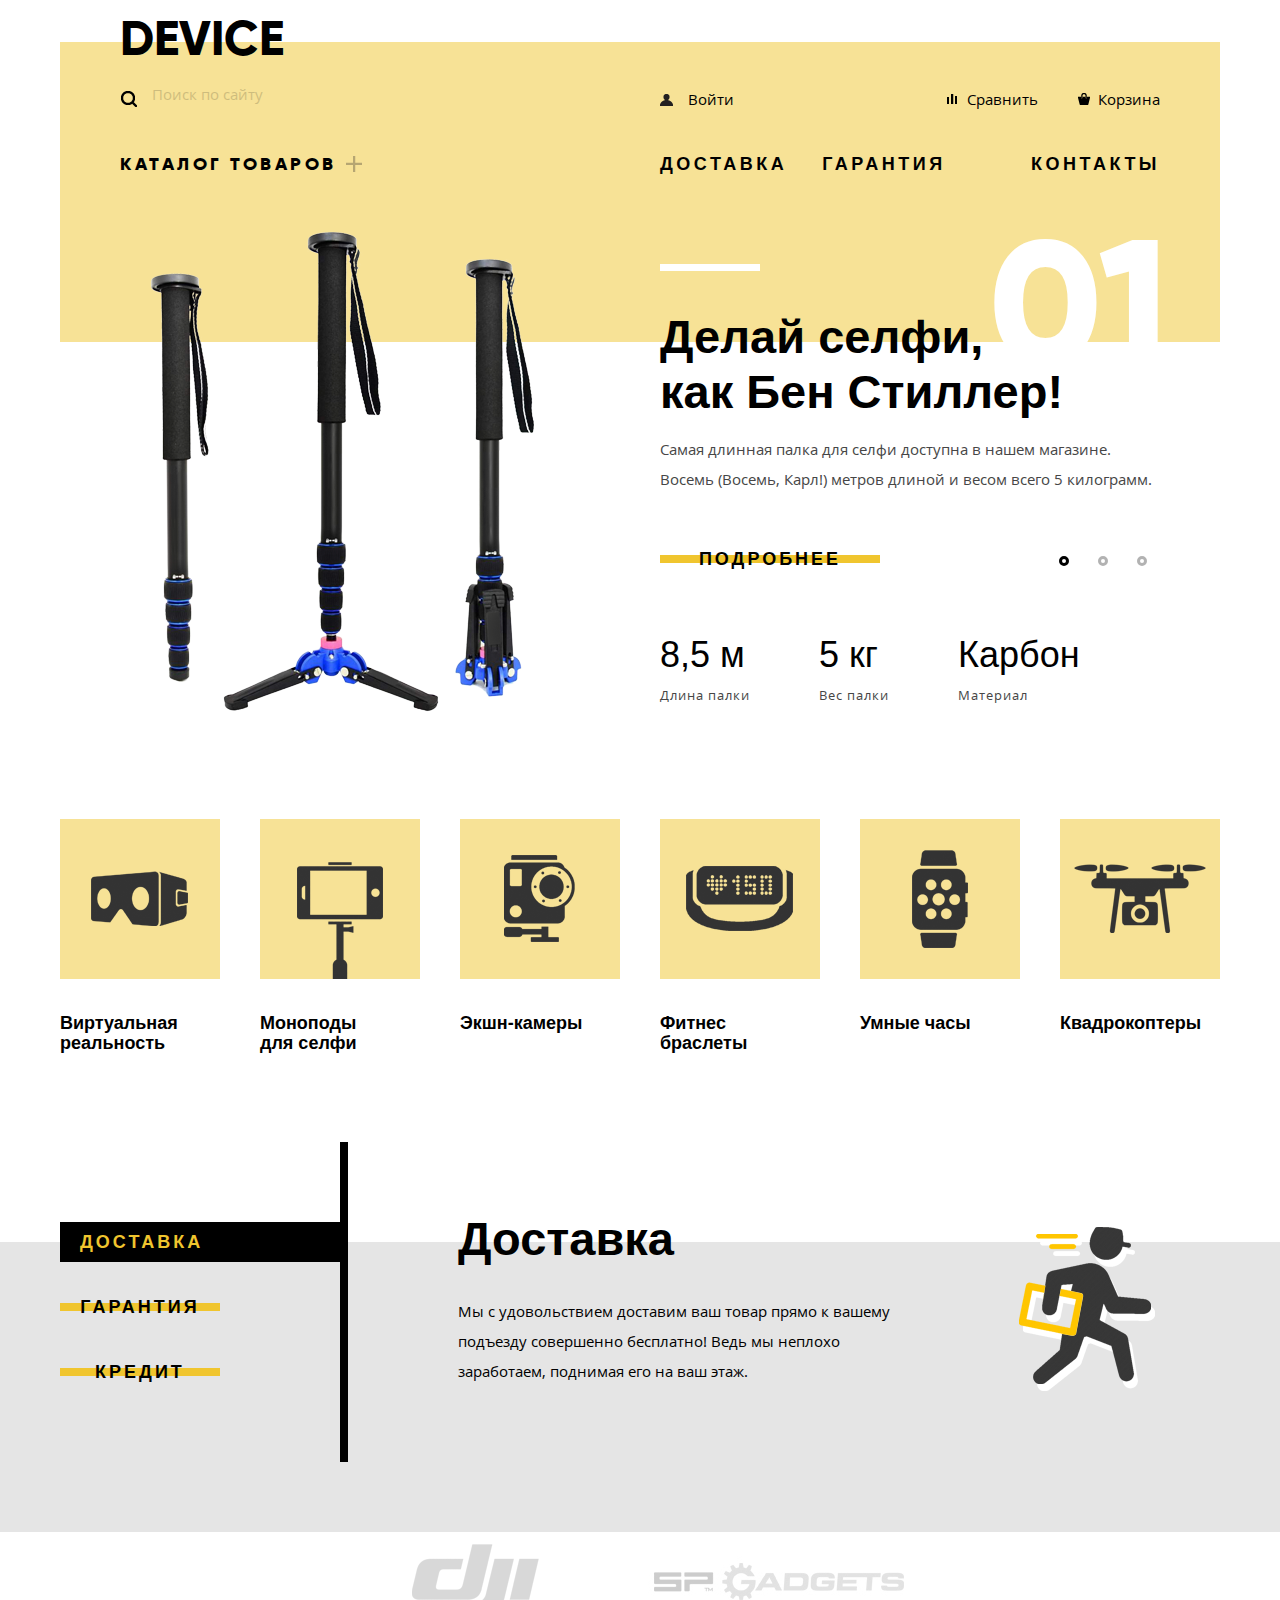
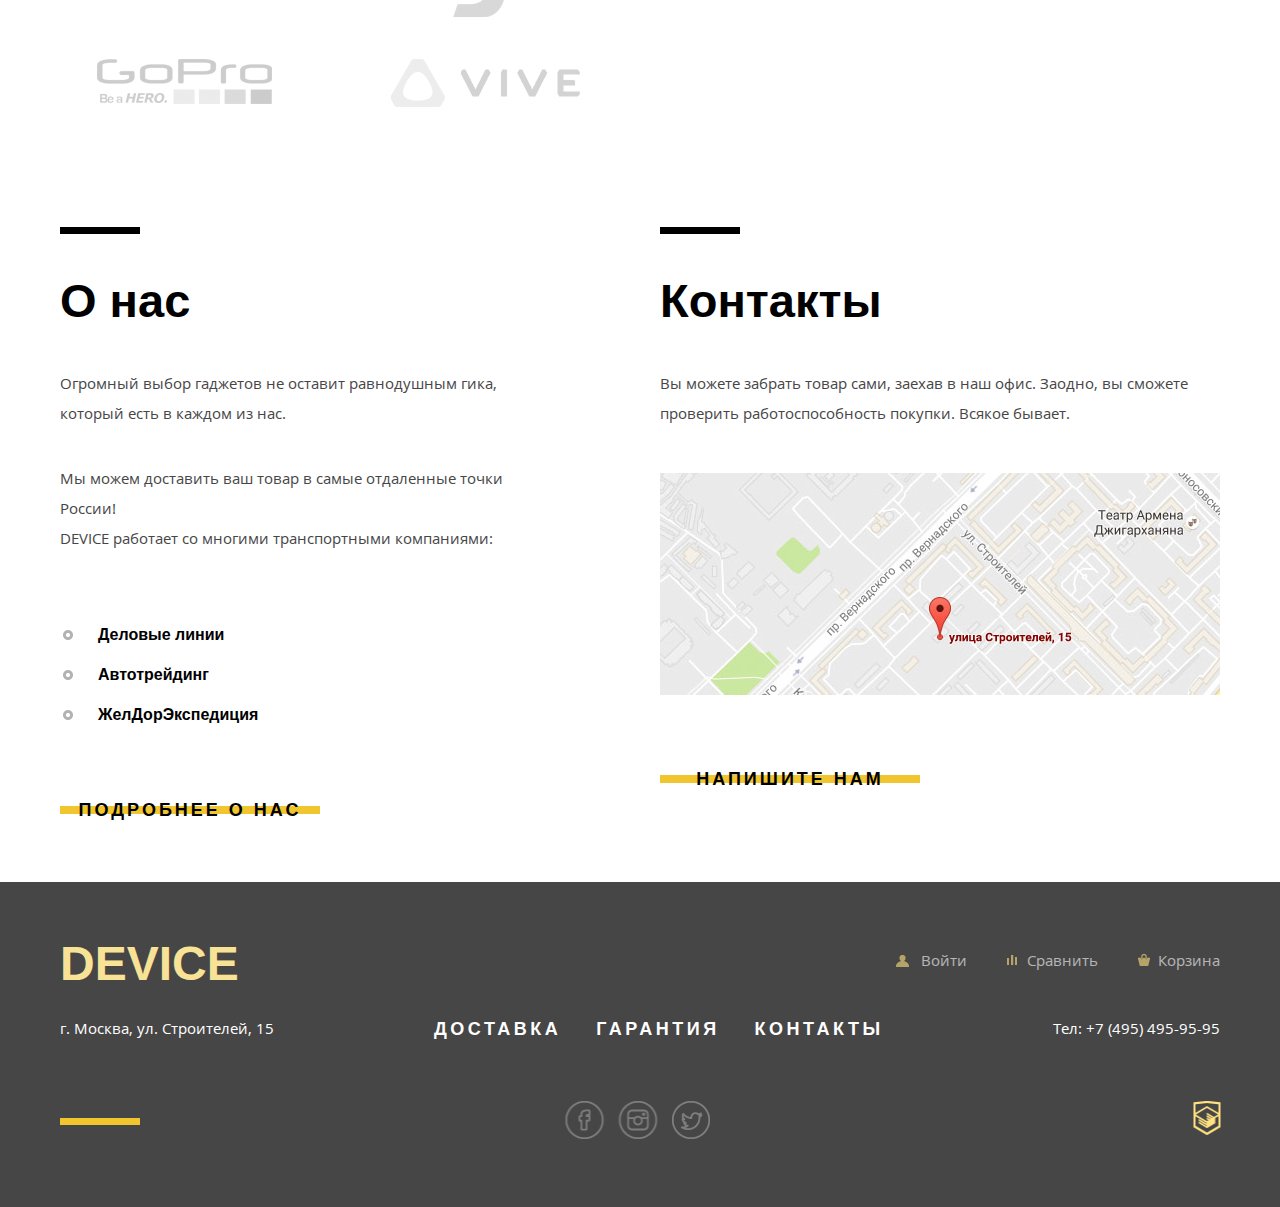
==== commit 6462e4e0: "index - done" ====
--- a/index.html
+++ b/index.html
@@ -11,7 +11,7 @@
 			<div class="container">
 				<div class="yellow-bg">
 					<div class="header-wrapper">
-						<h1 class="logo"><a href="#">Device</a></h1>
+						<h1 class="logo"><a>Device</a></h1>
 						<div class="user-block clearfix">
 							<div class="search">
 								<form name="search" class="search-form">
@@ -20,10 +20,11 @@
 									<button class="search-btn" type="submit">Найти</button>
 								</form>
 							</div>
-							<ul class="breadcrumbs">
-								<li><a class="login" href="#">Войти</a></li>
-								<li><a class="compare" href="#">Сравнение</a></li>
-								<li><a class="cart" href="#">Корзина</a></li>
+							<ul class="user-menu">
+								<li class="login-li"><a class="login" href="#">Войти</a></li>
+                                <li class="cart-li"><a class="cart" href="#">Корзина</a></li>
+								<li class="compare-li"><a class="compare" href="#">Сравнить</a></li>
+								
 							</ul>
 						</div>
 						<nav class="clearfix">
@@ -34,7 +35,7 @@
 										<li>
 											<ul class="column-1">
 												<li><a href="#">Виртуальная реальность</a></li>
-												<li><a href="#">Моноподы для селфи</a></li>
+												<li><a href="catalog.html">Моноподы для селфи</a></li>
 												<li><a href="#">Экшн-камеры</a></li>
 											</ul>
 										</li>
@@ -150,7 +151,7 @@
 								<div class="slide-line"></div>
 								<div class="slide-number">03</div>
 							</div>
-							<div class="slide-title">Порхает, как бабочка,<br>жалит, как пчела!</div>
+							<div class="slide-title">Порхает как бабочка,<br>жалит как пчела!</div>
 							<p>Этот обычный, на первый взгляд, квадрокоптер оснащен 
 								мощным лазером, замаскированным под стандартную камеру.
 							</p>
@@ -182,7 +183,7 @@
 					<a href="#">Виртуальная<br>реальность</a>
 				</div>
 				<div class="categories-item">
-					<a class="categories-item-icon" href="#"><img src="img/popular-2.png" alt="Моноподы для селфи"></a>
+					<a class="categories-item-icon" href="#"><img src="img/popular-2.png" alt="Моноподы для селфи" class="monopods"></a>
 					<a href="#">Моноподы<br>для селфи</a>
 				</div>
 				<div class="categories-item">
@@ -221,7 +222,7 @@
 						<div class="services-slide" id="services-slide-1">
 							<div class="services-info">
 								<div class="services-title">Доставка</div>
-								<p>Мы с удовольствием доставим ваш товар прямо к вашему подъезду совершенно бесплатно! Ведь мы неплохо заработаем, поднимая его на ваш этаж.</p>
+								<p>Мы с удовольствием доставим ваш товар прямо к вашему подъезду совершенно бесплатно! Ведь мы неплохо<br>заработаем, поднимая его на ваш этаж.</p>
 							</div>
 							<div class="services-image">
 								<img src="img/delivery.png" alt="Доставка">
@@ -257,6 +258,7 @@
 		</div>
 		<div class="index-content container clearfix">
 			<div class="index-content-left">
+                <div class="black-line"></div>
 				<h3 class="index-content-title">О нас</h3>
 				<p>Огромный выбор гаджетов не оставит равнодушным гика,<br>который есть в каждом из нас.</p>
 				<p>Мы можем доставить ваш товар в самые отдаленные точки России!<br>DEVICE работает со многими транспортными компаниями:</p>
@@ -264,23 +266,24 @@
 					<li>Деловые линии</li>
 					<li>Автотрейдинг</li>
 					<li>ЖелДорЭкспедиция</li>
-				</ul>
-				<div class="btn-container"><a class="btn" href="#">Подробнее о нас</a></div>
+                </ul>
+                <div class="btn-container"><a class="btn" href="#">Подробнее о нас</a></div>
 			</div>
 			<div class="index-content-right">
-				<h3>Контакты</h3>
+                <div class="black-line"></div>
+				<h3 class="index-content-title">Контакты</h3>
 				<p>Вы можете забрать товар сами, заехав в наш офис. Заодно, вы сможете<br>проверить работоспособность покупки. Всякое бывает.</p>
 				<a class="js-open-map" href="#"><img src="img/map.jpg" width="560" height="222" alt="Адрес на карте"></a>
-				<div class="btn-container"><a class="btn write-us-btn" href="#">Напишите нам</a></div>
+                <div class="btn-container"><a class="btn write-us-btn" href="#">Напишите нам</a></div>
 			</div>
 		</div>
 		<footer class="main-footer">
 			<div class="container clearfix">
 				<div class="footer-top clearfix">
-					<h2 class="footer-logo"><a href="#">Device</a></h2>
-					<ul class="breadcrumbs-footer">
+					<h2 class="footer-logo"><a>Device</a></h2>
+					<ul class="user-menu-footer">
 						<li><a class="login-footer" href="#">Войти</a></li>
-						<li><a class="compare-footer" href="#">Сравнение</a></li>
+						<li><a class="compare-footer" href="#">Сравнить</a></li>
 						<li><a class="cart-footer" href="#">Корзина</a></li>
 					</ul>
 				</div>
@@ -333,50 +336,6 @@
 			<button class="modal-content-close" type="button" title="Закрыть">Закрыть</button>
 			<iframe src="https://www.google.com/maps/embed?pb=!1m18!1m12!1m3!1d2249.1125488779976!2d37.52742931603996!3d55.68703098053581!2m3!1f0!2f0!3f0!3m2!1i1024!2i768!4f13.1!3m3!1m2!1s0x46b54cf65f5c8955%3A0x694710ccd55501e!2z0YPQuy4g0KHRgtGA0L7QuNGC0LXQu9C10LksIDE1LCDQnNC-0YHQutCy0LAsIDExOTMxMQ!5e0!3m2!1sru!2sru!4v1472743752335" width="960" height="560" style="border:0" allowfullscreen></iframe>
 		</div>
-		<script>
-			var writeUs = document.querySelector(".write-us-btn");
-			
-			var popup = document.querySelector(".modal-content");
-			
-			var popupClose = document.querySelector(".modal-content-close");
-			
-			writeUs.addEventListener("click", function(event) {
-			    event.preventDefault();
-			    popup.classList.add("modal-content-show");
-			});
-			
-			popupClose.addEventListener("click", function(event){
-			    event.preventDefault();
-			    popup.classList.remove("modal-content-show");
-			});
-			
-			
-			
-			// ОЖИВЛЕНИЕ КАРТЫ
-			
-			
-			var mapOpen = document.querySelector(".js-open-map");
-			
-			var mapPopup = document.querySelector(".modal-content-map");
-			var mapClose = mapPopup.querySelector(".modal-content-close");
-			
-			mapOpen.addEventListener("click", function(event) {
-			event.preventDefault();
-			mapPopup.classList.add("modal-content-show");
-			});
-			
-			mapClose.addEventListener("click", function(event) {
-			event.preventDefault();
-			mapPopup.classList.remove("modal-content-show");
-			});
-			
-			window.addEventListener("keydown", function(event) {
-			if (event.keyCode === 27) {
-			  if (mapPopup.classList.contains("modal-content-show")) {
-			    mapPopup.classList.remove("modal-content-show");
-			  }
-			}
-			});
-		</script>
+        <script src="js/script.js"></script>
 	</body>
 </html>--- a/css/style.css
+++ b/css/style.css
@@ -16,13 +16,13 @@
 @font-face {
 	font-family: 'Gilroy ExtraBold'; 
 	src: local("Gilroy ExtraBold"),
-		url("../fonts/gilroyextrabold.woff");
+    url("../fonts/gilroyextrabold.woff");
 } 
 
 .clearfix::after {
-  content: "";
-  display: table;
-  clear: both;
+    content: "";
+    display: table;
+    clear: both;
 }
 
 body {
@@ -205,12 +205,13 @@
 }
 
 .logo {
-    margin-top: 15px;
-    margin-bottom: 35px;
-    font-family: "Gilroy", "Arial", sans-serif;
+    margin-top: 42px;
+    margin-bottom: 30px;
+    font-family: "Gilroy ExtraBold", "Arial", sans-serif;
     font-size: 48px;
     text-transform: uppercase;
-    font-weight: bolder;
+    font-weight: 900;
+    text-align: left;
 }
 
 .logo a {
@@ -247,6 +248,9 @@
 .search-form > label {
     cursor: pointer;
     vertical-align: middle;
+    position: relative;
+    top: 5px;
+    left: 1px;
 }
 
 .search-field {
@@ -295,7 +299,7 @@
 /*    left: 355px;*/
 }
 
-.breadcrumbs {
+.user-menu {
     float: right;
     width: 500px;
     font-size: 0;
@@ -305,52 +309,52 @@
     list-style: none;
 }
 
-.breadcrumbs li {    
-    display: inline;
+.user-menu li {    
+    display: inline-block;
     vertical-align: top;
     font-size: 15px;
     line-height: 36px;
     float: left;
 }
 
-.breadcrumbs li:hover {
+.user-menu li:hover {
     opacity: 0.6;
 }
 
-.breadcrumbs li:active {
+.user-menu li:active {
     opacity: 0.3;
 }
 
-.breadcrumbs li:nth-child(1) {    
+.user-menu .login-li {    
     display: block;
     float: left;
     padding-left: 20px;
 }
 
-.breadcrumbs li:nth-child(2) {
+.user-menu .compare-li {
     display: block;
-    float: left;
-    margin-left: 165px;
-}
-
-.breadcrumbs li:last-child {
+    float: right;
+    margin-right: 60px;
+}
+
+.user-menu .cart-li {
     padding-right: 0;
     display: block;
     float: right;
 }
 
-.breadcrumbs li::after {
+.user-menu li::after {
     padding-right: 20px;
 }
 
-.breadcrumbs a {
+.user-menu a {
     text-decoration: none;
     color: #000000;
 }
 
 .cart {
     position: relative;
-    padding-right: 5px;
+    padding-right: 0;
 }
 
 .cart::before {
@@ -383,6 +387,7 @@
 
 .login {
     position: relative;
+    padding-left: 8px;
 }
 
 .login::before {
@@ -396,10 +401,12 @@
     background-position: -5px -799px;
 }
 
+/*
 .breadcrumbs-catalog li:nth-child(2) {
     margin-left: 20px;
     margin-right: 70px;
 }
+*/
 
 .logout {
     
@@ -413,7 +420,7 @@
 .catalog-navigation {
     position: relative;
     list-style: none;
-    padding-left: 3px;
+    padding-left: 0;
 }
 
 .catalog-drop {
@@ -486,7 +493,7 @@
 .main-navigation a {
     text-decoration: none;
     color: #000000;
-    letter-spacing: 2px;
+    letter-spacing: 3.5px;
 }
 
 .main-navigation a:hover {
@@ -506,14 +513,13 @@
     float: left;
     
     font-size: 18px;
-    font-family: "Gilroy", "Arial", sans-serif;
-    font-weight: bold;
+    font-family: "Gilroy ExtraBold", "Arial", sans-serif;
     text-transform: uppercase;
     display: inline-block;
     vertical-align: top;
     text-decoration: none;
     color: #000000;
-    letter-spacing: 4px;
+    letter-spacing: 3.5px;
 }
 
 .catalog::after {
@@ -540,19 +546,16 @@
 }
 
 .delivery-li {
-    letter-spacing: 4px;
-    float: left;
-    margin-right: 45px;
+    float: left;
+    margin-right: 35px;
 }
 
 .warranty-li {
-    letter-spacing: 4px;
     float: left;
 }
 
 .contacts-li {
-    padding-right: 5px;
-    letter-spacing: 4px;
+    letter-spacing: 5px;
     float: right;
 }
 
@@ -572,6 +575,7 @@
 
 .yellow-bg-catalog {
     height: 185px;
+    z-index: -5;
 }
 
 .header-wrapper {
@@ -605,7 +609,9 @@
     background-color: #f0c52e;
     top: 16px;
     bottom: 16px;
-    transition-duration: 0.25s;
+    -webkit-transition-duration: 0.25s;
+            transition-duration: 0.25s;
+    -webkit-transition-property: top bottom;
     transition-property: top bottom;
     z-index: -1;
 }
@@ -633,14 +639,15 @@
 .slider {
     width: 1040px;
     margin: 0 auto;
-    position: relative;
-    top: -35px;
+    margin-bottom: -15px;
+    position: relative;
+    top: -39px;
     bottom: 0;
 }
 
 .elements {
     position: relative;
-    
+    font-size: 0;
 }
 
 .slide-line {
@@ -656,15 +663,15 @@
 .slide-number {
     position: absolute;
     top: -95px;
-    right: 0;
+    right: -10px;
     display: inline-block;
-    font-size: 179px;
+    font-size: 179.2px;
     color: #ffffff;
-    font-family: "Gilroy", "Arial", sans-serif;
-    font-weight: bold;
-    line-height: 179px;
+    font-family: "Gilroy ExtraBold", "Arial", sans-serif;
+    line-height: 179.2px;
     text-align: right;
     letter-spacing: 0;
+    z-index: -1;
 }
 
 .slide {
@@ -692,6 +699,7 @@
     top: 6px;
     width: 500px;
     float: right;
+    z-index: 10;
 }
 
 .slide-title {
@@ -699,6 +707,7 @@
     font-family: "Gilroy", "Arial", sans-serif;
     font-weight: bold;
     line-height: 55px;
+    display: block;
 }
 
 .slide-text p {
@@ -736,7 +745,8 @@
     vertical-align: top;
     width: 4px;
     height: 4px;
-    margin: 0 14px;
+    margin-left: 12px;
+    margin-right: 13px;
     border: 3px solid #000000;
     opacity: 0.3;
     border-radius: 50%;
@@ -842,12 +852,12 @@
 }
 
 .categories-item {    
-    margin-bottom: 160px;    
+    margin-bottom: 173px;    
 }
 
 .categories-item a {
     display: block;
-    margin-bottom: 20px;
+    margin-bottom: 30px;
     float: left;
     color: #000000;
     font-size: 18px;
@@ -859,7 +869,12 @@
 }
 
 .categories-item-icon {
-    margin-bottom: 40px;
+    margin-bottom: 60px;
+}
+
+.monopods {
+    position: relative;
+    top: 22px;
 }
 
 
@@ -893,7 +908,9 @@
     width: 280px;
     color: #f0c52e;
     background-color: #000000;
-    transition-duration: 0.25s;
+    -webkit-transition-duration: 0.25s;
+            transition-duration: 0.25s;
+    -webkit-transition-property: top bottom;
     transition-property: top bottom;
 }
 
@@ -939,7 +956,9 @@
     background-color: #f0c52e;
 }
 
-.serv-btn {
+.sbtn-1,
+.sbtn-2,
+.sbtn-3 {
     width: 160px;
 }
 
@@ -947,7 +966,9 @@
     width: 280px;
     color: #f0c52e;
     background-color: #000000;
-    transition-duration: 0.25s;
+    -webkit-transition-duration: 0.25s;
+            transition-duration: 0.25s;
+    -webkit-transition-property: top bottom;
     transition-property: top bottom;
 }
 
@@ -955,18 +976,27 @@
     width: 280px;
     background-color: #000;
     color: #f0c52e;
+    text-align: left;
+    padding-left: 20px;
+    box-sizing: border-box;
 }
 
 #sbtn-2:checked ~ .serv-wrapper .sbtn-2 {
     width: 280px;
     background-color: #000;
     color: #f0c52e;
+    text-align: left;
+    padding-left: 25px;
+    box-sizing: border-box;
 }
 
 #sbtn-3:checked ~ .serv-wrapper .sbtn-3 {
     width: 280px;
     background-color: #000;
     color: #f0c52e;
+    text-align: left;
+    padding-left: 38px;
+    box-sizing: border-box;
 }
 
 .services-btn ul {
@@ -1039,6 +1069,19 @@
     background: url("../img/brand-4-hvr.png");
 }
 
+.index-content {
+    height: 560px;
+}
+
+.black-line {
+    position: absolute;
+    top: -15px;
+    left: 0;
+    width: 80px;
+    height: 7px;
+    background-color: #000000;
+}
+
 .index-content h3 {
     margin-bottom: 55px;
 }
@@ -1052,6 +1095,7 @@
 
 .index-content-left ul {
     margin-top: 62px;
+    margin-bottom: 55px;
     font-weight: bold;
     font-family: "Gilroy", "Arial", sans-serif;
     font-size: 16px;
@@ -1069,7 +1113,6 @@
     float: left;
     width: 500px;
     margin-right: 100px;
-    min-height: 560px;
 }
 
 .index-content-left > p {
@@ -1081,7 +1124,6 @@
     position: relative;
     float: right;
     width: 560px;
-    min-height: 560px;
 }
 
 .index-content-right > p {
@@ -1089,17 +1131,12 @@
 }
 
 .index-content-right img {
-    margin-bottom: 80px;
-}
-
-/*
-.index-content {
-    margin-bottom: 90px;
-}
-*/
+    margin-bottom: 0;
+}
 
 .index-content .btn-container {
-    position: absolute;
+    margin-top: 50px;
+    width: 260px;
     bottom: 0;    
 }
 
@@ -1152,7 +1189,7 @@
     opacity: 0.3;
 }
 
-.breadcrumbs-footer {
+.user-menu-footer {
     float: right;
     max-width: 700px;
     font-size: 0;
@@ -1161,30 +1198,30 @@
     list-style: none;
 }
 
-.breadcrumbs-footer li {
+.user-menu-footer li {
     display: inline-block;
     vertical-align: top;
     font-size: 15px;
     line-height: 36px;
 }
 
-.breadcrumbs-footer a {
+.user-menu-footer a {
     color: #ffffff;
     text-decoration: none;
     opacity: 0.6;
 }
 
-.breadcrumbs-footer a:hover {
+.user-menu-footer a:hover {
     opacity: 1;
 }
 
-.breadcrumbs-footer a:active {
+.user-menu-footer a:active {
     opacity: 0.3;
 }
 
 .cart-footer {
     position: relative;
-    margin-left: 70px;
+    margin-left: 60px;
 }
 
 .cart-footer::before {
@@ -1201,7 +1238,7 @@
 
 .compare-footer {
     position: relative;
-    margin-left: 70px;
+    margin-left: 60px;
 }
 
 .compare-footer::before {
@@ -1223,7 +1260,7 @@
     content: "";
     position: absolute;
     top: 25%;
-    left: -20px;
+    left: -25px;
     width: 13px;
     height: 12px;
     background: transparent url("../img/sprite.png");
@@ -1261,6 +1298,7 @@
     font-weight: bold;
     font-family: "Gilroy", "Arial", sans-serif;
     text-decoration: none;
+    letter-spacing: 3.5px;
 }
 
 .footer-nav a:hover {
@@ -1304,7 +1342,8 @@
     position: absolute;
     top: 50%;
     left: 50%;
-    transform: translate(-50%, -50%);
+    -webkit-transform: translate(-50%, -50%);
+            transform: translate(-50%, -50%);
     background: url("../img/sprite.png");
 }
 
@@ -1386,7 +1425,8 @@
     position: absolute;
     top: 50%;
     left: 50%;
-    transform: translate(-50%, -50%);
+    -webkit-transform: translate(-50%, -50%);
+            transform: translate(-50%, -50%);
     background: url("../img/sprite.png");
 }
 
@@ -1443,7 +1483,9 @@
 }
 
 .category-title {
-    margin-bottom: 30px;
+    line-height: 53px;
+    margin-bottom: 12px;
+    letter-spacing: 1px;
 }
 
 .path {
@@ -1475,7 +1517,7 @@
 
 .path a {
     text-decoration: none;
-    margin-right: 40px;
+    margin-right: 33px;
     color: #000000;
     font-size: 14px;
     line-height: 36px;
@@ -1495,9 +1537,10 @@
 }
 
 .catalog-wrapper {
-    background: linear-gradient(to left, #ffffff 65%, #efefef 35%);
+    background: -webkit-linear-gradient(right, #ffffff 70%, #efefef 30%);
+    background: linear-gradient(to left, #ffffff 70%, #efefef 30%);
     z-index: -10;
-    padding-bottom: 74px;
+    padding-bottom: 0;
 }
 
 .catalog-wrapper .container {
@@ -1509,11 +1552,18 @@
     background-color: #efefef;
 }
 
+.filters-bg {
+    display: inline-block;
+    background-color: #efefef;
+    padding-bottom: 500px;
+}
+
 .filters-word {
     float: left;
     width: 200px;
     height: 70px;
     margin-left: 55px;
+    background-color: #dbdbdb;
 }
 
 .filters-word span{
@@ -1522,7 +1572,7 @@
     font-size: 16px;
     font-weight: bold;
     text-transform: uppercase;
-    letter-spacing: 3px;
+    letter-spacing: 4px;
 }
 
 .search-results {
@@ -1542,8 +1592,12 @@
     font-size: 16px;
     font-weight: bold;
     text-transform: uppercase;
-    letter-spacing: 3px;
-    
+    letter-spacing: 4px;
+}
+
+.sort-value, 
+.sort-buttons {
+    display: inline;
 }
 
 .search-results-top a {
@@ -1552,13 +1606,13 @@
     font-size: 14px;
     font-weight: normal;
     letter-spacing: 0;
-    padding: 0 25px;
+    padding: 0 14px;
     text-decoration: none;
     opacity: 0.3;
 }
 
 .search-results-top a:first-child {
-    padding-left: 50px;
+    padding-left: 40px;
 }
 
 .search-results-top a:hover {
@@ -1582,7 +1636,7 @@
 }
 
 .sort-buttons a:last-child {
-    margin-left: 10px;
+    margin-left: 20px;
 }
 
 .filters {
@@ -1596,17 +1650,24 @@
     font-weight: bold;
     font-family: "Gilroy", "Arial", sans-serif;
     color: #000000;
-    margin-bottom: 25px;
+    margin-bottom: 24px;
+}
+
+.filters .color {
+    margin-bottom: 20px;
+}
+
+.filters section {
+    margin-bottom: 10px;
 }
 
 .filters fieldset {
     margin: 0;
 }
 
-
 .price-range {
     width: 200px;
-    margin-bottom: 10px;
+    margin-bottom: 20px;
     padding: 0;
 }
 
@@ -1622,7 +1683,7 @@
 
 .range-controls .bar {
     height: 2px;
-    width: 70%;
+    width: 65%;
     background-color: #91c92f;
 }
 
@@ -1630,8 +1691,8 @@
     position: absolute;
     top: -7px;
     left: 0;
-    width: 14px;
-    height: 14px;
+    width: 10px;
+    height: 10px;
     border: 2px solid #000000;
     border-radius: 50%;
     background-color: #eeeeee;
@@ -1644,15 +1705,15 @@
 }
 
 .range-controls .toggle-min {
-  left: 0;
+  left: 2px;
 }
 
 .range-controls .toggle-max {
-  left: 130px;
+  left: 115px;
 }
 
 .price-controls {
-    margin-bottom: 40px;
+    margin-bottom: 30px;
     opacity: 0.2;
 }
 
@@ -1760,11 +1821,16 @@
 
 .filters legend:first-child {
     padding-top: 10px;
+    padding-bottom: 10px;
 }
 
 fieldset label:last-child {
-    margin-bottom: 40px;
+    margin-bottom: 22px;
     border-bottom: none;
+}
+
+.catalog-color section:last-child {
+    margin-bottom: 42px;
 }
 
 .submit-btn {
@@ -1829,7 +1895,9 @@
     background-color: #f0c52e;
     top: 16px;
     bottom: 16px;
-    transition-duration: 0.25s;
+    -webkit-transition-duration: 0.25s;
+            transition-duration: 0.25s;
+    -webkit-transition-property: top bottom;
     transition-property: top bottom;
     z-index: -1;
 }
@@ -1893,6 +1961,8 @@
     width: 760px;
     height: 70px;
     background-color: #ebebeb;
+    display: -webkit-box;
+    display: -ms-flexbox;
     display: flex;
     z-index: 0;
 }
@@ -1954,9 +2024,15 @@
 
 .page-number-wrapper {    
     width: 500px;
+    display: -webkit-inline-box;
+    display: -ms-inline-flexbox;
     display: inline-flex;
-    flex-wrap: nowrap;
-    justify-content: center;    
+    display: -ms-inline-flex;
+    -ms-flex-wrap: nowrap;
+        flex-wrap: nowrap;
+    -webkit-box-pack: center;
+        -ms-flex-pack: center;
+            justify-content: center;    
 }
 
 .page-number {    
@@ -2003,8 +2079,8 @@
 
 .modal-content {
     display: none;
-    position: absolute;
-    top: 240%;
+    position: fixed;
+    top: 0;
     left: 50%;
     margin-left: -480px;
     width: 960px;
@@ -2054,11 +2130,13 @@
 }
 
 .modal-content-close:before {
-    transform: rotate(45deg);
+    -webkit-transform: rotate(45deg);
+            transform: rotate(45deg);
 }
 
 .modal-content-close:after {
-    transform: rotate(-45deg);
+    -webkit-transform: rotate(-45deg);
+            transform: rotate(-45deg);
 }
 
 .write-us-name-wrapper,
@@ -2126,7 +2204,9 @@
     background-color: #f0c52e;
     top: 16px;
     bottom: 16px;
-    transition-duration: 0.25s;
+    -webkit-transition-duration: 0.25s;
+            transition-duration: 0.25s;
+    -webkit-transition-property: top bottom;
     transition-property: top bottom;
     z-index: -1;
 }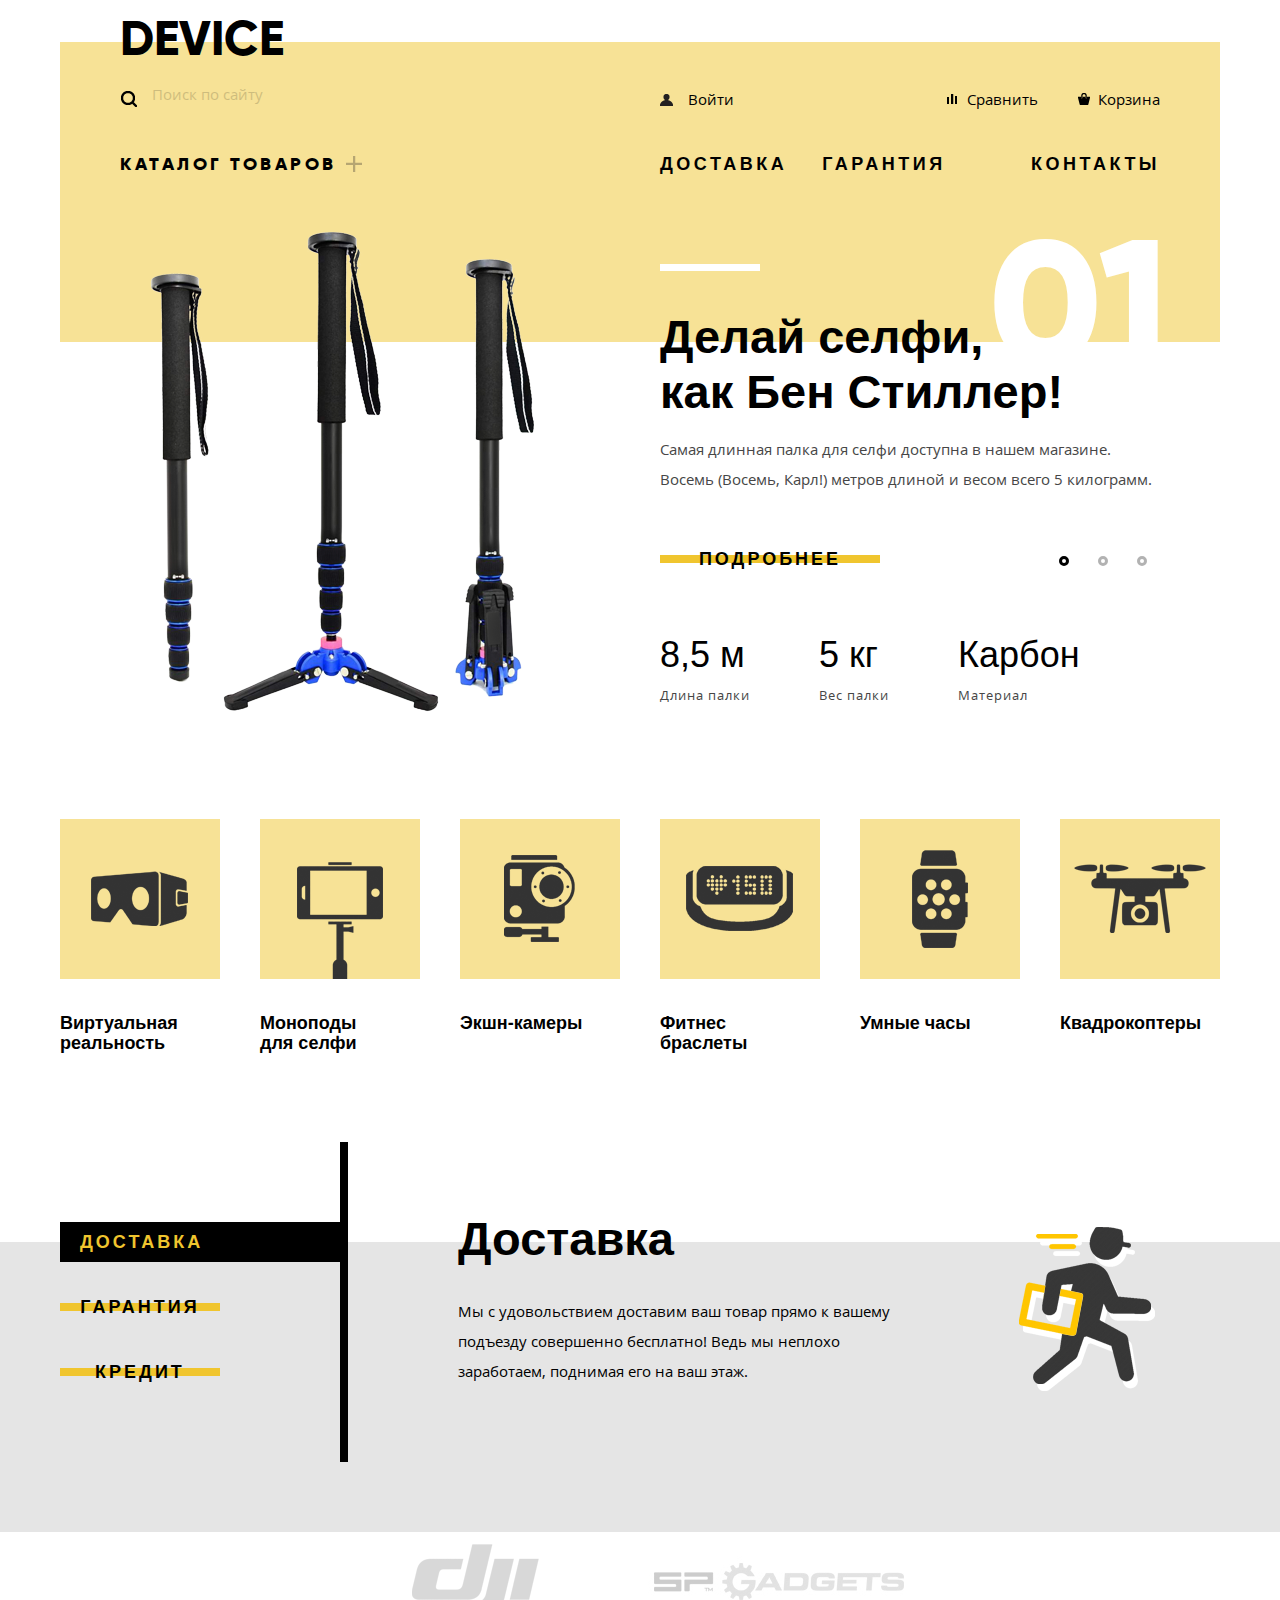
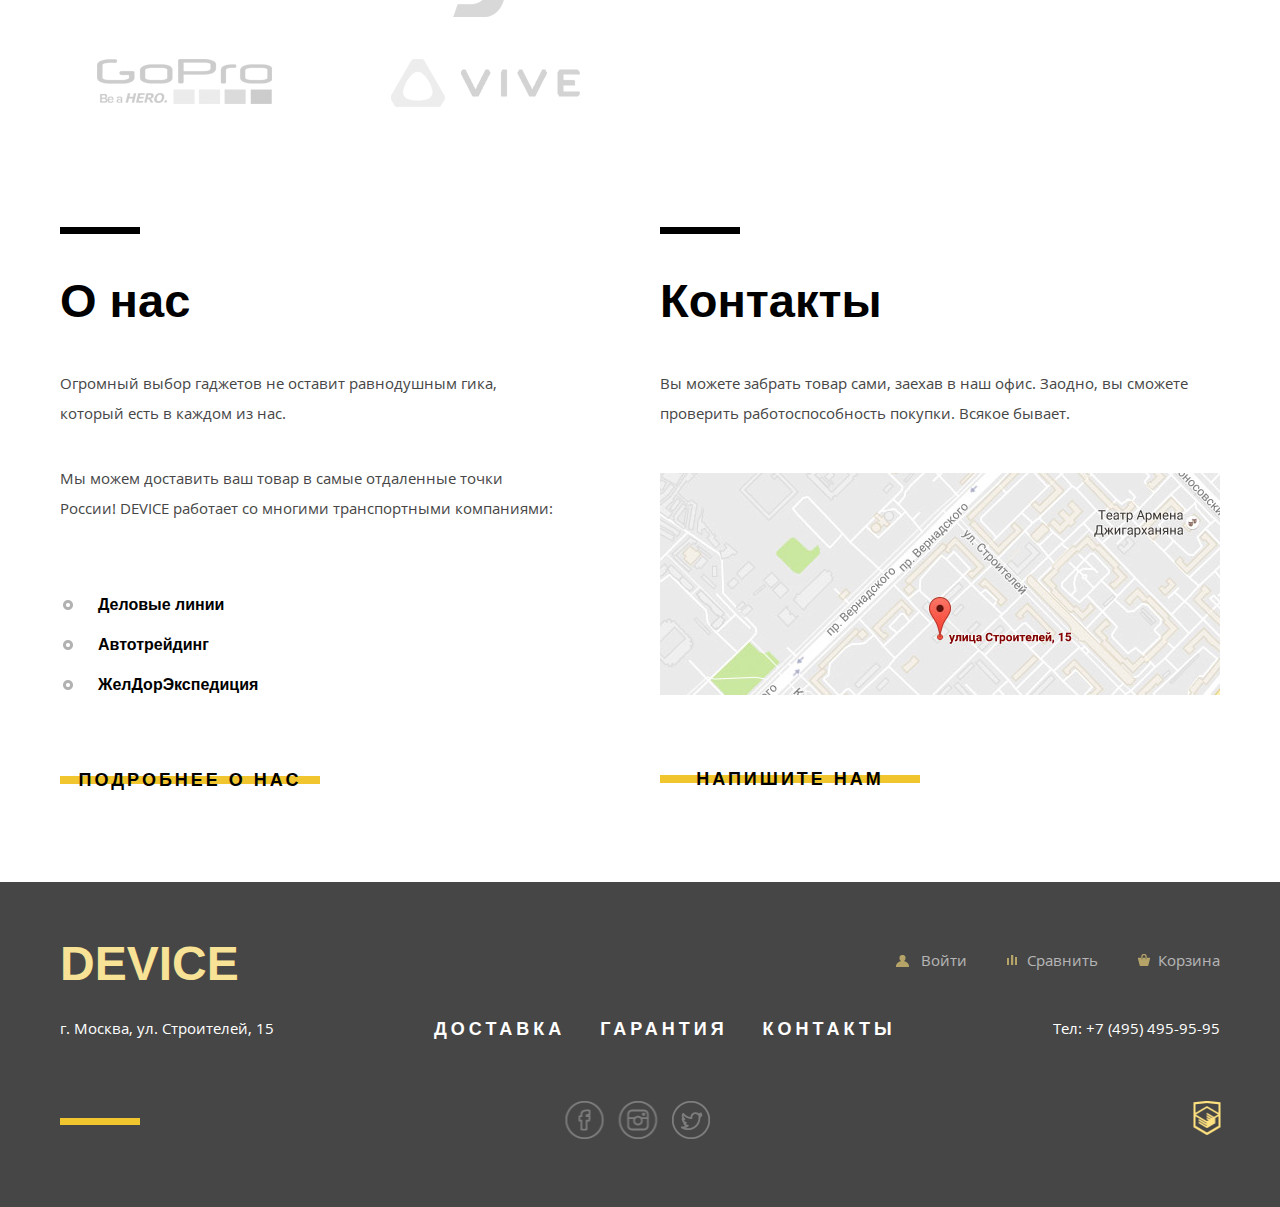
==== commit 5ba9d4e3: "вторая попытка" ====
--- a/index.html
+++ b/index.html
@@ -22,9 +22,8 @@
 							</div>
 							<ul class="user-menu">
 								<li class="login-li"><a class="login" href="#">Войти</a></li>
-                                <li class="cart-li"><a class="cart" href="#">Корзина</a></li>
+								<li class="cart-li"><a class="cart" href="#">Корзина</a></li>
 								<li class="compare-li"><a class="compare" href="#">Сравнить</a></li>
-								
 							</ul>
 						</div>
 						<nav class="clearfix">
@@ -258,23 +257,23 @@
 		</div>
 		<div class="index-content container clearfix">
 			<div class="index-content-left">
-                <div class="black-line"></div>
+				<div class="black-line"></div>
 				<h3 class="index-content-title">О нас</h3>
 				<p>Огромный выбор гаджетов не оставит равнодушным гика,<br>который есть в каждом из нас.</p>
-				<p>Мы можем доставить ваш товар в самые отдаленные точки России!<br>DEVICE работает со многими транспортными компаниями:</p>
+				<p>Мы можем доставить ваш товар в самые отдаленные точки<br>России! DEVICE работает со многими транспортными компаниями:</p>
 				<ul>
 					<li>Деловые линии</li>
 					<li>Автотрейдинг</li>
 					<li>ЖелДорЭкспедиция</li>
-                </ul>
-                <div class="btn-container"><a class="btn" href="#">Подробнее о нас</a></div>
+				</ul>
+				<div class="btn-container"><a class="btn" href="#">Подробнее о нас</a></div>
 			</div>
 			<div class="index-content-right">
-                <div class="black-line"></div>
+				<div class="black-line"></div>
 				<h3 class="index-content-title">Контакты</h3>
 				<p>Вы можете забрать товар сами, заехав в наш офис. Заодно, вы сможете<br>проверить работоспособность покупки. Всякое бывает.</p>
 				<a class="js-open-map" href="#"><img src="img/map.jpg" width="560" height="222" alt="Адрес на карте"></a>
-                <div class="btn-container"><a class="btn write-us-btn" href="#">Напишите нам</a></div>
+				<div class="btn-container"><a class="btn write-us-btn" href="#">Напишите нам</a></div>
 			</div>
 		</div>
 		<footer class="main-footer">
@@ -336,6 +335,6 @@
 			<button class="modal-content-close" type="button" title="Закрыть">Закрыть</button>
 			<iframe src="https://www.google.com/maps/embed?pb=!1m18!1m12!1m3!1d2249.1125488779976!2d37.52742931603996!3d55.68703098053581!2m3!1f0!2f0!3f0!3m2!1i1024!2i768!4f13.1!3m3!1m2!1s0x46b54cf65f5c8955%3A0x694710ccd55501e!2z0YPQuy4g0KHRgtGA0L7QuNGC0LXQu9C10LksIDE1LCDQnNC-0YHQutCy0LAsIDExOTMxMQ!5e0!3m2!1sru!2sru!4v1472743752335" width="960" height="560" style="border:0" allowfullscreen></iframe>
 		</div>
-        <script src="js/script.js"></script>
+		<script src="js/script.js"></script>
 	</body>
 </html>--- a/css/style.css
+++ b/css/style.css
@@ -32,7 +32,6 @@
     color: #000000;
     font-weight: normal;
     font-family: "Open Sans", "Arial", sans-serif;
-    
 }
 
 
@@ -409,7 +408,7 @@
 */
 
 .logout {
-    
+    margin-left: 10px;
 }
 
 nav {
@@ -429,12 +428,12 @@
     top: -9999em;
     left: -60px;
     width: 1100px;
-    height: 135px;
+    height: 140px;
     background-color: #f7e296;
     border-top: 30px solid transparent;
-    z-index: 1;
     list-style: none;
-    opacity: 0;
+    opacity: 1;
+    z-index: 2001;
 }
 
 .catalog-navigation:hover .catalog-drop {
@@ -511,7 +510,6 @@
 .catalog {
     position: relative;
     float: left;
-    
     font-size: 18px;
     font-family: "Gilroy ExtraBold", "Arial", sans-serif;
     text-transform: uppercase;
@@ -708,6 +706,7 @@
     font-weight: bold;
     line-height: 55px;
     display: block;
+    z-index: 2;
 }
 
 .slide-text p {
@@ -1137,7 +1136,7 @@
 .index-content .btn-container {
     margin-top: 50px;
     width: 260px;
-    bottom: 0;    
+/*    bottom: 0;    */
 }
 
 .index-content a {    
@@ -1298,7 +1297,7 @@
     font-weight: bold;
     font-family: "Gilroy", "Arial", sans-serif;
     text-decoration: none;
-    letter-spacing: 3.5px;
+    letter-spacing: 4px;
 }
 
 .footer-nav a:hover {
@@ -1484,8 +1483,9 @@
 
 .category-title {
     line-height: 53px;
+    margin-top: 35px;
     margin-bottom: 12px;
-    letter-spacing: 1px;
+    letter-spacing: 0.5px;
 }
 
 .path {
@@ -1534,13 +1534,14 @@
 
 .filters-top-bg {
     background-color: rgba(0, 0, 0, 0.08);
+    
 }
 
 .catalog-wrapper {
     background: -webkit-linear-gradient(right, #ffffff 70%, #efefef 30%);
     background: linear-gradient(to left, #ffffff 70%, #efefef 30%);
     z-index: -10;
-    padding-bottom: 0;
+/*    padding-bottom: 74px;*/
 }
 
 .catalog-wrapper .container {
@@ -1548,14 +1549,20 @@
 }
 
 .filters {
+    padding-top: 5px;
     margin-left: 55px;
     background-color: #efefef;
 }
 
+.container-bg {
+    display: table;
+}
+
 .filters-bg {
-    display: inline-block;
+    display: table-cell;
     background-color: #efefef;
-    padding-bottom: 500px;
+    vertical-align: top;
+    padding-right: 64px;
 }
 
 .filters-word {
@@ -1563,6 +1570,7 @@
     width: 200px;
     height: 70px;
     margin-left: 55px;
+    padding-right: 72px;
     background-color: #dbdbdb;
 }
 
@@ -1577,6 +1585,7 @@
 
 .search-results {
     margin-left: 50px;
+    padding-bottom: 76px;
 }
 
 .search-results-top {
@@ -1812,7 +1821,12 @@
 }
 
 .filters .bluetooth {
+    margin-bottom: 10px;
     border-bottom: none;
+}
+
+.bluetooth legend {
+    margin-bottom: 15px;
 }
 
 .catalog-color {
@@ -1820,7 +1834,7 @@
 }
 
 .filters legend:first-child {
-    padding-top: 10px;
+    padding-top: 8px;
     padding-bottom: 10px;
 }
 
@@ -1854,6 +1868,10 @@
     position: relative;
     margin-top: 70px;
     margin-bottom: -40px;
+}
+
+.item-info {
+    margin-top: 6px;
 }
 
 .item-actions {
@@ -1937,12 +1955,8 @@
     margin-right: 36px;
 }
 
-.item-info {
-    
-}
-
 .catalog-item-title {
-    width: 180px;
+    width: 270px;
     font-weight: bold;
     font-family: "Gilroy", "Arial", sans-serif;
     font-size: 18px;
@@ -1957,7 +1971,7 @@
 }
 
 .page-nav {
-    margin-top: 70px;
+    margin-top: 55px;
     width: 760px;
     height: 70px;
     background-color: #ebebeb;
@@ -1975,7 +1989,7 @@
     font-weight: bold;
     font-size: 16px;
     color: #000000;
-    letter-spacing: 2px;
+    letter-spacing: 3px;
 }
 
 .page-prev {
@@ -2168,7 +2182,6 @@
 
 .write-us-name {
     margin-right: 36px;
-    
 }
 
 .label-text-area {
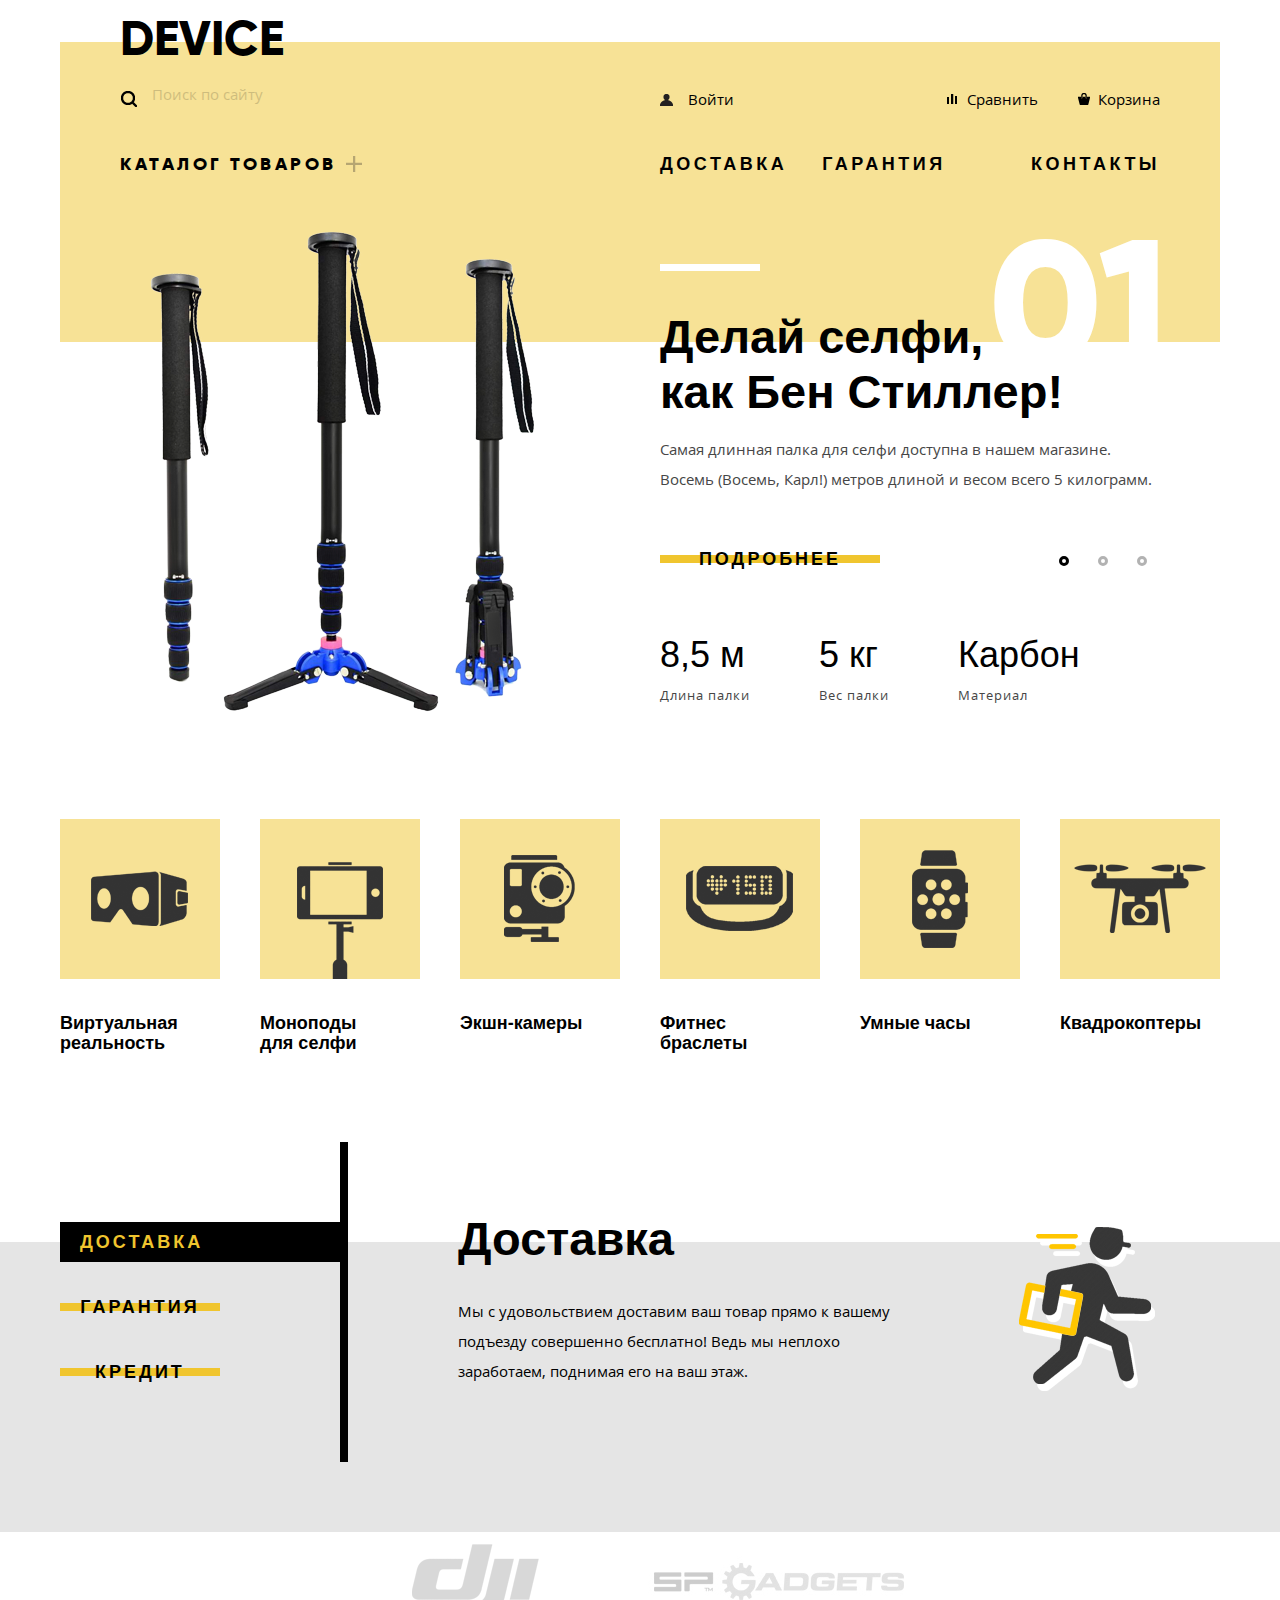
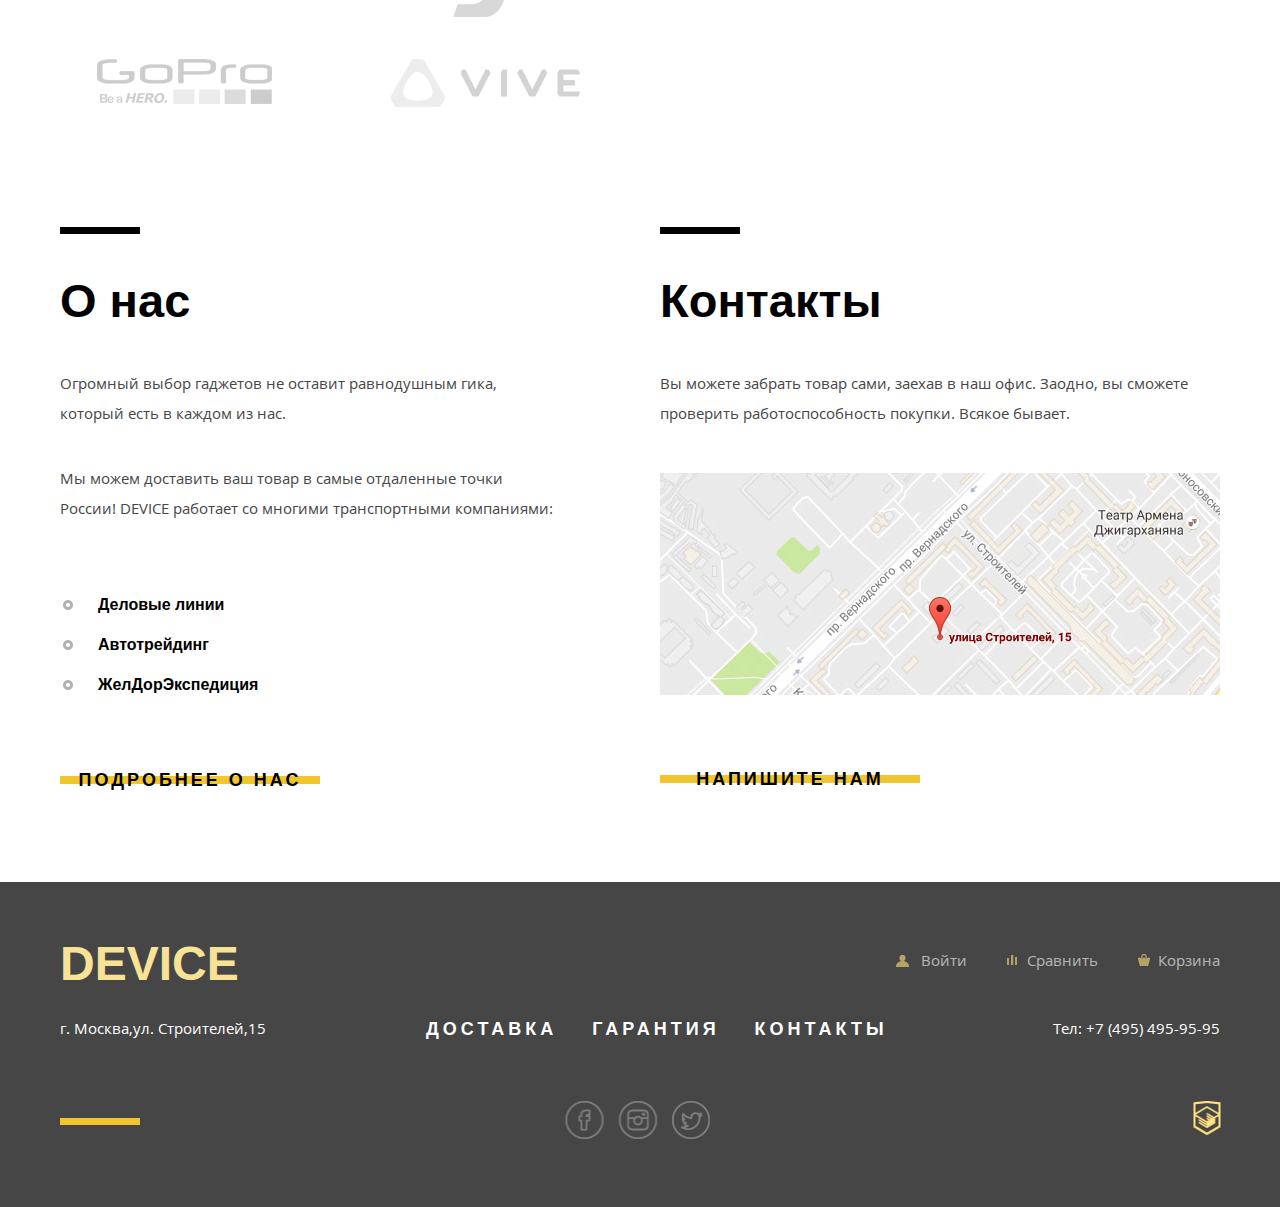
==== commit 9ef7141d: "попытка 2" ====
--- a/index.html
+++ b/index.html
@@ -287,7 +287,7 @@
 					</ul>
 				</div>
 				<div class="footer-second clearfix">
-					<span class="address">г. Москва, ул. Строителей, 15</span>
+					<span class="address">г. Москва,ул. Строителей,15</span>
 					<ul class="footer-nav">
 						<li><a href="#">Доставка</a></li>
 						<li><a href="#">Гарантия</a></li>
